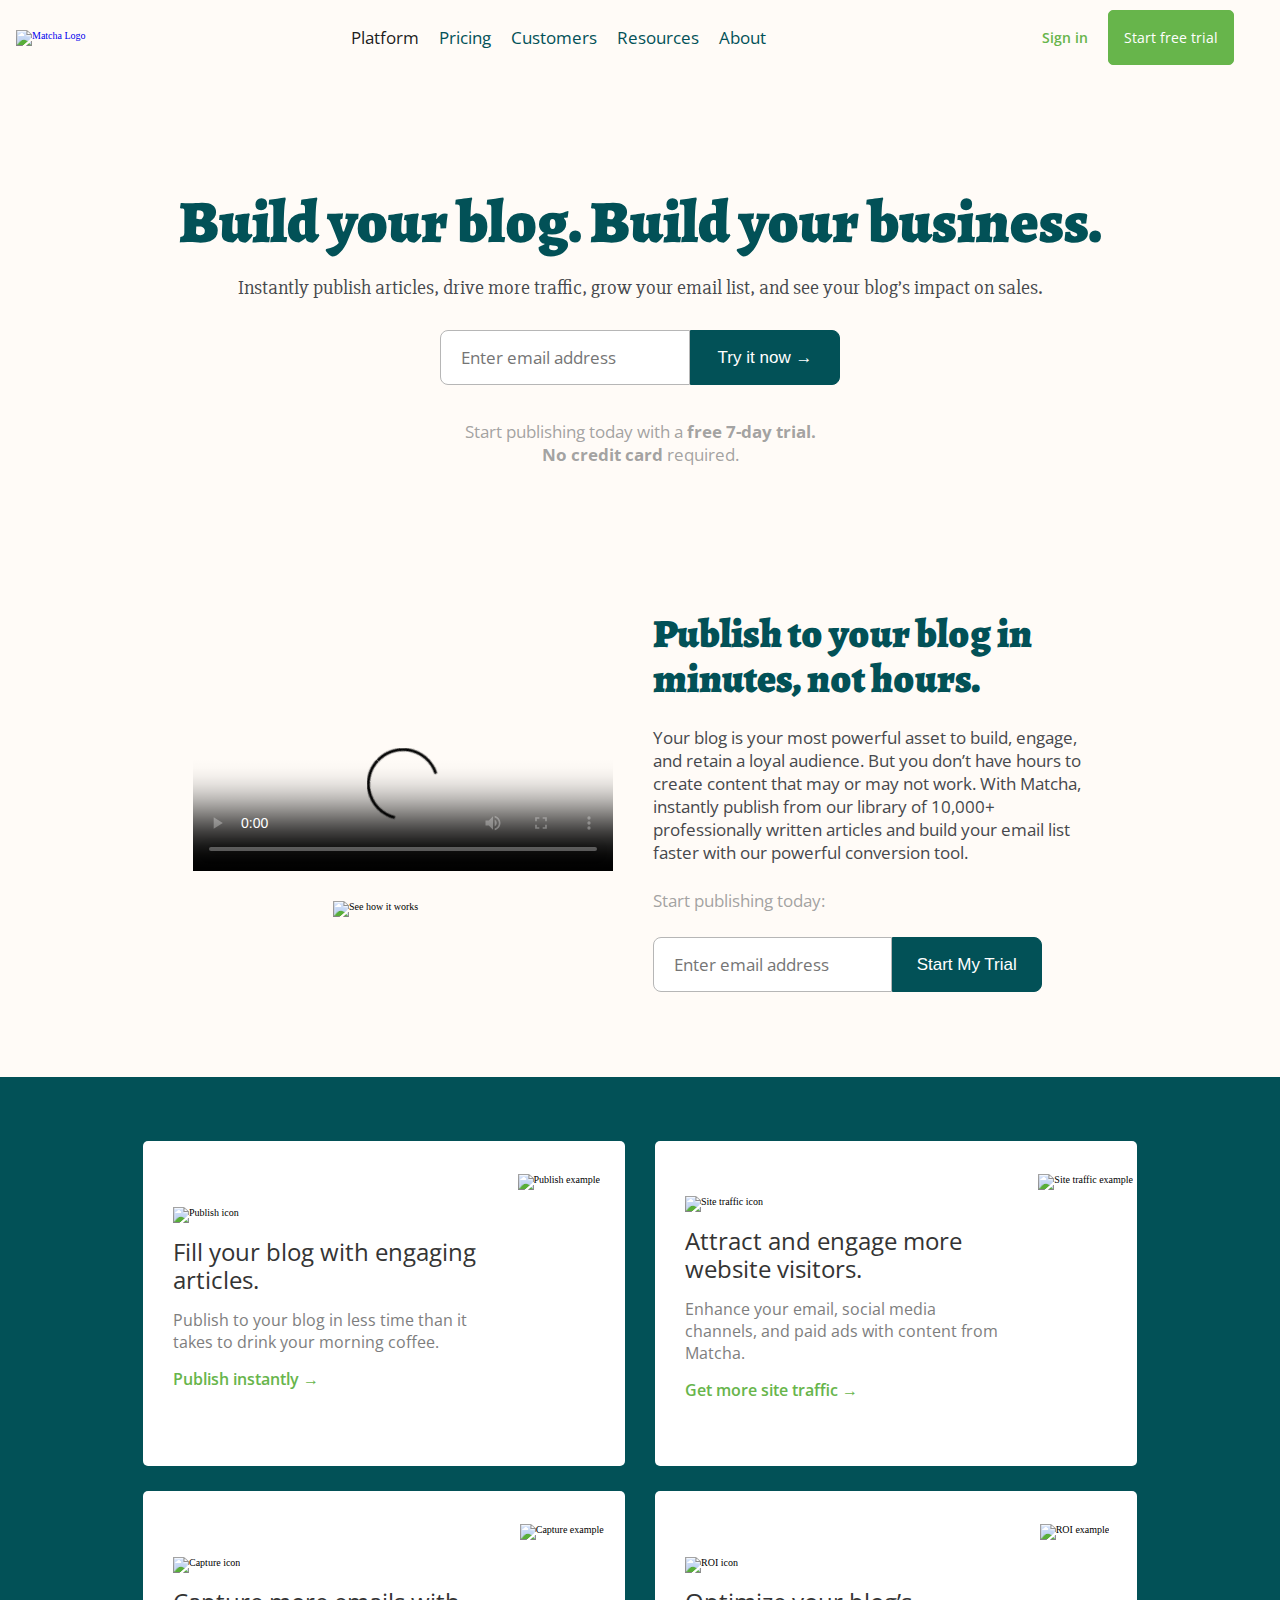
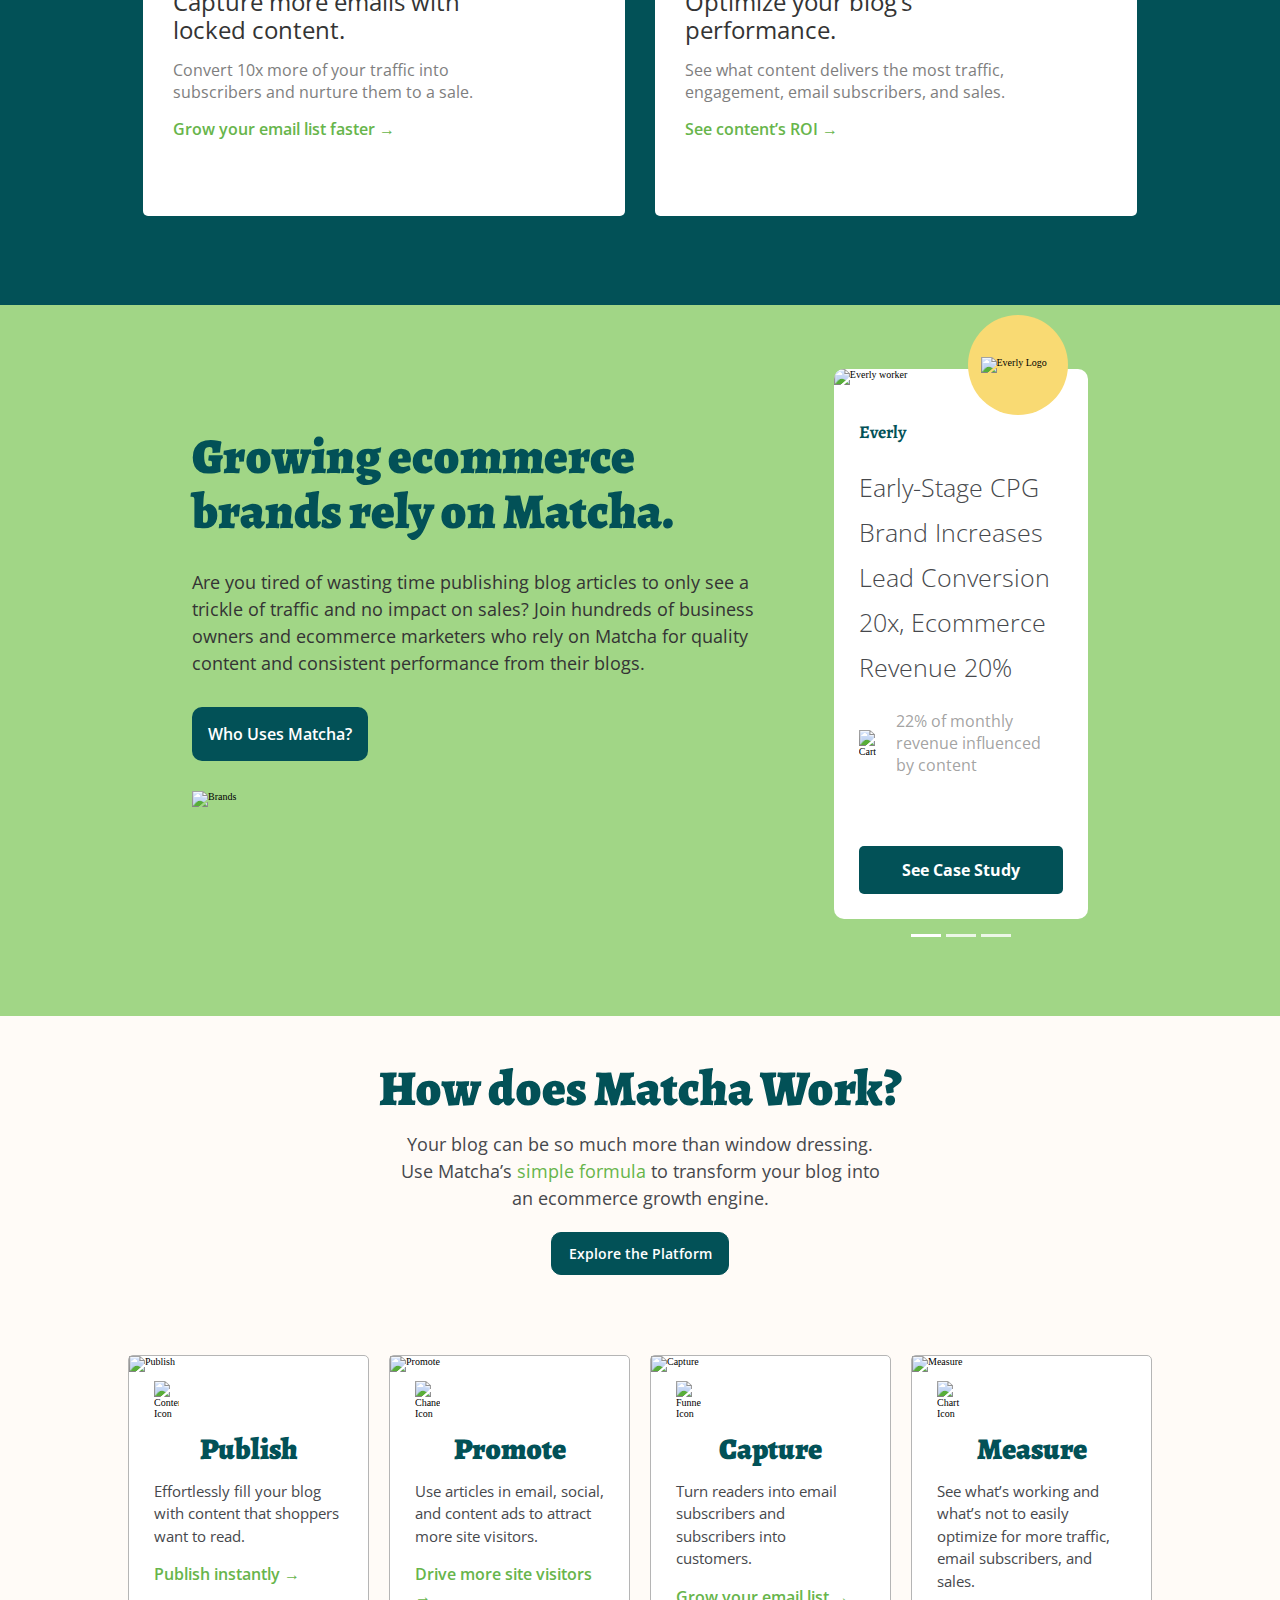
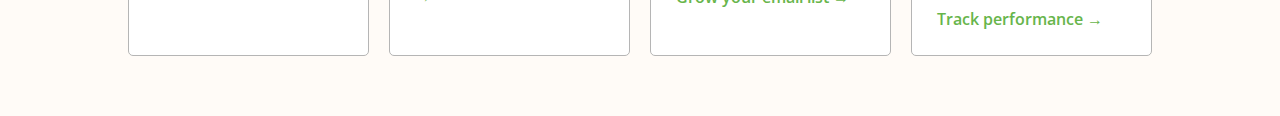
==== index.html @ 56fb4000 "User scalable no" ====
<!DOCTYPE html>
<html lang="en">

<head>
  <meta charset="UTF-8">
  <meta http-equiv="X-UA-Compatible" content="IE=edge">
  <meta name="viewport" content="width=device-width, initial-scale=1.0, user-scalable=no">
  <title>Matcha</title>

  <!-- BOOTSTRAP -->
  <link href="https://cdn.jsdelivr.net/npm/bootstrap@5.1.0/dist/css/bootstrap.min.css" rel="stylesheet"
    integrity="sha384-KyZXEAg3QhqLMpG8r+8fhAXLRk2vvoC2f3B09zVXn8CA5QIVfZOJ3BCsw2P0p/We" crossorigin="anonymous">

  <!-- FONTS -->
  <link rel="preconnect" href="https://fonts.googleapis.com">
  <link rel="preconnect" href="https://fonts.gstatic.com" crossorigin>
  <link
    href="https://fonts.googleapis.com/css2?family=Alegreya:wght@400;500;600;700;800;900&family=Slabo+27px&family=Open+Sans:wght@400;600;700&display=swap"
    rel="stylesheet">

  <!-- CSS -->
  <link rel="stylesheet" href="./assets/css/style.css">

  <!-- MEDIA QUERIES -->
  <link rel="stylesheet" href="./assets/css/tablet.css" media="screen and (min-width: 700px)">
  <link rel="stylesheet" href="./assets/css/desktop.css" media="screen and (min-width: 990px)">

  <!-- FAVICON -->
  <link rel="shortcut icon" href="https://getmatcha.com/wp-content/uploads/2018/10/favicon.png" type="image/x-icon">

  <!-- SCRIPTS -->
  <script src="./assets/js/app.js" defer></script>

</head>

<body>

  <!-- NAVBAR -->
  <header>
    <nav class="navbar fixed-top">
      <a href="/" class="navbar__brand">
        <img src="https://getmatcha.com/wp-content/themes/getmatcha/img/footer_logo.svg" alt="Matcha Logo"
          class="navbar__brand--logo">
      </a>
      <button class="navbar__toggler" id="navbar-toggle">
        <span class="navbar__toggler--icon"></span>
      </button>
      <div class="navbar__elements">
        <ul class="navbar__links">
          <li class="navbar__link-container">
            <a href="/" class="navbar__link active__page">
              Platform
            </a>
          </li>
          <li class="navbar__link-container">
            <a href="#" class="navbar__link">
              Pricing
            </a>
          </li>
          <li class="navbar__link-container">
            <a href="#" class="navbar__link">
              Customers
            </a>
          </li>
          <li class="navbar__link-container">
            <a href="#" class="navbar__link">
              Resources
            </a>
          </li>
          <li class="navbar__link-container">
            <a href="#" class="navbar__link">
              About
            </a>
          </li>
        </ul>
        <div class="navbar__buttons">
          <button class="navbar__button navbar__button--signin">Sign in</button>
          <button class="navbar__button navbar__button--freetrial">Start free trial</button>
        </div>
      </div>
    </nav>
  </header>


  <!-- MAIN  -->
  <main>
    <h1 class="main__header">Build your blog. Build your business.</h1>
    <h4 class="main__description">Instantly publish articles, drive more traffic, grow your email list, and see your
      blog’s impact on sales.</h4>
    <form action="" class="form__signup--main">
      <input type="email" placeholder="Enter email address" class="input--signup" required>
      <button type="submit">Try it now &rarr;</button>
    </form>
    <p class="main__caption">Start publishing today with a <strong>free 7-day trial.</strong><br>
      <strong>No credit card</strong> required.
    </p>
    <picture class="banner">
      <img src="https://getmatcha.com/wp-content/themes/getmatcha/img/capterra.png" alt="">
    </picture>
    <picture class="image__intro">
      <img src="https://getmatcha.com/wp-content/uploads/2019/09/intro_group_image.png" alt="">
    </picture>
  </main>
  <section class="promo">
    <article class="promo__video">
      <video controls
        poster="https://cdn.videvo.net/videvo_files/video/premium/video0036/thumbnails/computer_code00_small.jpg">
        <source type="video/webm"
          src="https://cdn.videvo.net/videvo_files/video/premium/video0036/small_watermarked/computer_code00_preview.webm">
        <source type="video/mp4"
          src="https://cdn.videvo.net/videvo_files/video/premium/video0036/small_watermarked/computer_code00_preview.mp4">
      </video>
      <picture>
        <img src="https://getmatcha.com/wp-content/themes/getmatcha/img/see_how_it_works.png" alt="See how it works">
      </picture>
    </article>
    <article class="promo__description">
      <h3 class="promo__description__title">Publish to your blog in minutes, not hours.</h3>
      <p class="promo__description__text">Your blog is your most powerful asset to build, engage, and retain a loyal
        audience. But you don’t have hours to create content that may or may not work. With Matcha, instantly publish
        from our library of 10,000+ professionally written articles and build your email list faster with our powerful
        conversion tool.
      </p>
      <span>Start publishing today:</span>
      <form action="" class="promo__description__form form__signup--main">
        <input type="email" placeholder="Enter email address" class="input--signup" required>
        <button type="submit">Start My Trial</button>
      </form>
    </article>
  </section>

  <!-- FEATURES -->
  <section class="features">
    <article class="features__card">
      <div class="feature__content">
        <figure class="feature__icon">
          <img src="https://getmatcha.com/wp-content/themes/getmatcha/img/icon_publish.png" alt="Publish icon">
        </figure>
        <h3 class="feature__header">Fill your blog with engaging articles.</h3>
        <p class="feature__description">Publish to your blog in less time than it takes to drink your morning coffee.
        </p>
        <a href="/" class="feature__link">Publish instantly &rarr;</a>
      </div>
      <div class="feature__image">
        <picture>
          <img src="https://getmatcha.com/wp-content/themes/getmatcha/img/image_publish.png" alt="Publish example">
        </picture>
      </div>
    </article>
    <article class="features__card">
      <div class="feature__content">
        <figure class="feature__icon">
          <img src="https://getmatcha.com/wp-content/themes/getmatcha/img/icon_site_traffic.png"
            alt="Site traffic icon">
        </figure>
        <h3 class="feature__header">Attract and engage more website visitors.</h3>
        <p class="feature__description">Enhance your email, social media channels, and paid ads with content from
          Matcha.</p>
        <a href="/" class="feature__link">Get more site traffic &rarr;</a>
      </div>
      <div class="feature__image">
        <picture>
          <img src="https://getmatcha.com/wp-content/themes/getmatcha/img/image_site_traffic.png"
            alt="Site traffic example">
        </picture>
      </div>
    </article>
    <article class="features__card">
      <div class="feature__content">
        <figure class="feature__icon">
          <img src="https://getmatcha.com/wp-content/themes/getmatcha/img/icon_capture.png" alt="Capture icon">
        </figure>
        <h3 class="feature__header">Capture more emails with locked content.</h3>
        <p class="feature__description">Convert 10x more of your traffic into subscribers and nurture them to a sale.
        </p>
        <a href="/" class="feature__link">Grow your email list faster &rarr;</a>
      </div>
      <div class="feature__image">
        <picture>
          <img src="https://getmatcha.com/wp-content/themes/getmatcha/img/image_capture.png" alt="Capture example">
        </picture>
      </div>
    </article>
    <article class="features__card">
      <div class="feature__content">
        <figure class="feature__icon">
          <img src="https://getmatcha.com/wp-content/themes/getmatcha/img/icon_roi.png" alt="ROI icon">
        </figure>
        <h3 class="feature__header">Optimize your blog’s performance.</h3>
        <p class="feature__description">See what content delivers the most traffic, engagement, email subscribers, and
          sales.</p>
        <a href="/" class="feature__link">See content’s ROI &rarr;</a>
      </div>
      <div class="feature__image">
        <picture>
          <img src="https://getmatcha.com/wp-content/themes/getmatcha/img/image_roi.png" alt="ROI example">
        </picture>
      </div>
    </article>
  </section>

  <!-- TESTIMONIALS -->
  <section class="testimonials">
    <article class="testimonials__overview">
      <h2 class="testimonials__title">Growing ecommerce brands rely on Matcha.</h2>
      <p class="testimonials__description">Are you tired of wasting time publishing blog articles to only see a trickle
        of traffic and no impact on sales? Join
        hundreds of business owners and ecommerce marketers who rely on Matcha for quality content and consistent
        performance
        from their blogs.</p>
      <span class="testimonials__question">Who Uses Matcha?</span>
      <picture class="testimonials__brands">
        <img src="https://getmatcha.com/wp-content/uploads/2019/09/brands_group.png" alt="Brands">
      </picture>
    </article>
    <!-- CAROUSEL -->
    <article class="testimonials__carousel">
      <div class="carousel__container">
        <a href="" class="carousel__control--preview"></a>
        <div class="carousel__inner">
          <div class="carousel__item">
            <div class="carousel__card">
              <div class="carousel__media">
                <picture class="carousel__media--person">
                  <img src="https://getmatcha.com/wp-content/uploads/2019/05/profile-headshot-square.png"
                    alt="Everly worker">
                </picture>
                <picture class="carousel__media--company">
                  <img src="https://getmatcha.com/wp-content/uploads/2019/05/everly_logo_blue_v3_x60@2x.png"
                    alt="Everly Logo">
                </picture>
              </div>
              <div class="carousel__body">
                <h3 class="carousel__body__company">Everly</h3>
                <h4 class="carousel__body__header">Early-Stage CPG Brand Increases Lead Conversion 20x, Ecommerce
                  Revenue 20%
                </h4>
                <div class="carousel__body__results">
                  <img src="https://getmatcha.com/wp-content/themes/getmatcha/img/icon_cart.png" alt="Cart">
                  <p>22% of monthly revenue influenced by content</p>
                </div>
              </div>
              <div class="carousel__footer">
                <a href="/">See Case Study</a>
              </div>
            </div>
          </div>
        </div>
        <a href="" class="carousel__control--next"></a>
        <ol class="carousel__indicators">
          <li class="active"></li>
          <li></li>
          <li></li>
        </ol>
      </div>
    </article>
  </section>

  <!-- FUNCIONTALITIES -->
  <section class="functionalities">
    <div class="functionalities__intro">
      <h2 class="functionalities__title">How does Matcha Work?</h2>
      <p class="functionalities__description">
        Your blog can be so much more than window dressing. Use Matcha’s
        <a href="/">
          simple formula
        </a>
        to transform your blog into an ecommerce growth engine.
      </p>
      <a href="/">Explore the Platform</a>
    </div>
    <section class="functionalities__cards">
      <article class="functionalities__card">
        <div class="functionalities__card__img">
          <img src="https://getmatcha.com/wp-content/themes/getmatcha/img/icon_content.png" alt="Content Icon"
            class="card__img--icon">
          <img src="https://getmatcha.com/wp-content/themes/getmatcha/img/ill-publish.png" alt="Publish"
            class="card__img--background">
        </div>
        <div class="functionalities__card__body">
          <h3>Publish</h3>
          <p>Effortlessly fill your blog with content that shoppers want to read.</p>
          <a href="/">Publish instantly &rarr;</a>
        </div>
      </article>
      <article class="functionalities__card">
        <div class="functionalities__card__img">
          <img src="https://getmatcha.com/wp-content/themes/getmatcha/img/icon_channels.png" alt="Chanels Icon"
            class="card__img--icon">
          <img src="https://getmatcha.com/wp-content/themes/getmatcha/img/ill-promote.png" alt="Promote"
            class="card__img--background">
        </div>
        <div class="functionalities__card__body">
          <h3>Promote</h3>
          <p>Use articles in email, social, and content ads to attract more site visitors.</p>
          <a href="/">Drive more site visitors &rarr;</a>
        </div>
      </article>
      <article class="functionalities__card">
        <div class="functionalities__card__img">
          <img src="https://getmatcha.com/wp-content/themes/getmatcha/img/icon_funnel.png" alt="Funnel Icon"
            class="card__img--icon">
          <img src="https://getmatcha.com/wp-content/themes/getmatcha/img/ill-capture.png" alt="Capture"
            class="card__img--background">
        </div>
        <div class="functionalities__card__body">
          <h3>Capture</h3>
          <p>Turn readers into email subscribers and subscribers into customers.</p>
          <a href="/">Grow your email list &rarr;</a>
        </div>
      </article>
      <article class="functionalities__card">
        <div class="functionalities__card__img">
          <img src="https://getmatcha.com/wp-content/themes/getmatcha/img/icon_chart.png" alt="Chart Icon"
            class="card__img--icon">
          <img src="https://getmatcha.com/wp-content/themes/getmatcha/img/ill-measure.png" alt="Measure"
            class="card__img--background">
        </div>
        <div class="functionalities__card__body">
          <h3>Measure</h3>
          <p>See what’s working and what’s not to easily optimize for more traffic, email subscribers, and sales.</p>
          <a href="/">Track performance &rarr;</a>
        </div>
      </article>
    </section>
  </section>

  <!-- BOOTSTRAP SCRIPT -->
  <script src="https://cdn.jsdelivr.net/npm/bootstrap@5.1.0/dist/js/bootstrap.bundle.min.js"
    integrity="sha384-U1DAWAznBHeqEIlVSCgzq+c9gqGAJn5c/t99JyeKa9xxaYpSvHU5awsuZVVFIhvj"
    crossorigin="anonymous"></script>
</body>

</html>
---- assets/css/style.css ----
*,
*::before,
*::after {
  padding: 0;
  margin: 0;
  box-sizing: border-box;
}

:root {
  --font-color-headers: #025157;
  --font-color-headers-light: #343434;
  --font-color-paragraph: #46484c;
  --font-color-light: #fff;
  --font-color-dark: #000000e6;
  --background-color-body: #fffbf7;
  --extra-color: #67b54b;
  --main-font: "Alegreya", serif;
  --secondary-font: "Slabo 27px", serif;
  --text-font: "Open Sans", sans-serif;
  --border-radius-measure: 8px;
}

html {
  font-size: 62.5%;
}

body {
  background-color: var(--background-color-body);
}

button,
a {
  cursor: pointer;
  text-decoration: none;
  outline: none;
}

ul {
  list-style: none;
}

h1,
h2,
h3,
h4,
h5,
h6 {
  font-family: var(--main-font);
  color: var(--font-color-headers);
}
p {
  font-family: var(--text-font);
}

*:focus-visible {
  box-shadow: 0 0 0 2px var(--font-color-dark);
  border-radius: 2px;
}

/* NAVIGATION MOBILE */
header nav {
  width: 100%;
  min-height: 65px;
  display: flex;
  flex-wrap: wrap;
  justify-content: space-between;
  align-items: center;
  position: relative;
  padding: 0.8rem 1.6rem;
  background-color: var(--background-color-body);
}

.fixed-top {
  position: fixed;
  left: 0;
  right: 0;
  top: 0;
  z-index: 999;
}

.navbar__toggler {
  width: 56px;
  height: 40px;
  display: flex;
  justify-content: center;
  align-items: center;
  background: none;
  border: 1px solid var(--font-color-headers);
  border-radius: 4px;
  padding: 0.8rem;
}

.navbar__toggler .navbar__toggler--icon {
  width: 100%;
  height: 100%;
  background-image: url("../icon/toggler.svg");
  background-position: center;
  background-repeat: no-repeat;
  background-size: contain;
}

.navbar__toggler:hover {
  box-shadow: 0 0 0 2px #e59700;
  border-color: #e59700;
  transition: ease 0.3s;
}
.navbar__elements {
  position: absolute;
  left: 0;
  right: 0;
  top: 65px;
  background-color: var(--background-color-body);
  padding: 0 1.6rem;
  padding-top: 1rem;
  flex-basis: 100%;
  flex-grow: 1;
  display: none;
}

.navbar__elements.show {
  display: unset;
}

.navbar__links {
  display: flex;
  flex-direction: column;
}

.navbar__link {
  width: 100%;
  display: inline-block;
  padding: 1rem;
  font-size: 1.7rem;
  color: var(--font-color-headers);
  font-family: var(--text-font);
}

.navbar__link:hover {
  color: var(--font-color-dark);
}

.navbar__link.active__page {
  color: var(--font-color-dark);
}

.navbar__buttons {
  display: flex;
  flex-direction: row;
  padding: 1rem;
}
.navbar__buttons .navbar__button {
  height: 5.5rem;
  display: flex;
  justify-content: center;
  align-items: center;
  margin-right: 2rem;
  font-family: var(--text-font);
  font-size: 1.4rem;
}
.navbar__button--signin {
  border: none;
  background: none;
  font-weight: 600;
  color: var(--extra-color);
}
.navbar__button--freetrial {
  padding: 0 1.5rem;
  color: var(--font-color-light);
  border: 1px solid var(--extra-color);
  border-radius: 5px;
  background-color: var(--extra-color);
  transition: ease 0.3s;
}

.navbar__button--freetrial:hover {
  transform: scale(1.1);
  transition: ease 0.3s;
}

/* MAIN CONTENT */
main {
  width: 100%;
  display: flex;
  flex-direction: column;
  justify-content: center;
  align-items: center;
  padding: 15rem 2rem 1rem 2rem;
}

.main__header {
  margin-bottom: 2rem;
  color: var(--font-color-headers);
  text-align: center;
  font-family: var(--main-font);
  font-weight: 900;
  font-size: 3.2rem;
}

.main__description {
  margin-bottom: 2rem;
  color: var(--font-color-paragraph);
  text-align: center;
  font-weight: 400;
  font-size: 2rem;
  font-family: var(--secondary-font);
}

.form__signup--main {
  height: 55px;
  width: 100%;
  margin-bottom: 2rem;
  display: flex;
  justify-content: center;
  align-items: center;
}

.form__signup--main .input--signup {
  width: 55%;
  max-width: 25rem;
  height: 100%;
  padding: 6px 20px;
  border: 1px solid #b6b6b6;
  border-top-left-radius: var(--border-radius-measure);
  border-bottom-left-radius: var(--border-radius-measure);
  outline: none;
  font-family: var(--text-font);
  font-size: 1.7rem;
}

button[type="submit"] {
  height: 100%;
  width: 45%;
  max-width: 150px;
  padding: 6px 20px;
  background-color: var(--font-color-headers);
  color: var(--font-color-light);
  font-size: 1.4rem;
  border: 1px solid var(--font-color-headers);
  border-top-right-radius: var(--border-radius-measure);
  border-bottom-right-radius: var(--border-radius-measure);
  outline: none;
}
button[type="submit"]:hover {
  background-color: #03363a;
}

.main__caption {
  margin: 15px 0;
  width: 100%;
  display: inline-block;
  color: #8b8b8bcc;
  font-weight: 400;
  font-family: var(--text-font);
  font-size: 1.7rem;
  text-align: center;
}

picture {
  margin: 30px 0 10px 0;
  display: flex;
  justify-content: center;
  align-items: center;
}

picture.banner img {
  width: 100%;
  max-width: 500px;
}

picture.image__intro img {
  width: 100%;
  max-width: 900px;
}

/* PROMO SECTION */
.promo {
  display: flex;
  justify-content: center;
  align-items: flex-start;
  flex-wrap: wrap;
  flex-direction: column-reverse;
  padding: 40px 20px;
}

video {
  width: 100%;
  max-width: 42rem;
}

.promo__video {
  width: 100%;
  max-width: 420px;
  display: flex;
  justify-content: center;
  align-items: flex-start;
  flex-direction: column;
}
.promo__video img {
  width: 14rem;
}
.promo__video picture {
  width: 100%;
}

.promo__description {
  display: flex;
  justify-content: center;
  align-items: center;
  flex-direction: column;
  margin-bottom: 2.5rem;
  max-width: 600px;
}

.promo__description__title {
  width: 100%;
  margin-bottom: 2.5rem;
  font-size: 2.5rem;
  font-weight: 900;
  text-align: left;
}
.promo__description__text {
  margin-bottom: 2.5rem;
  font-size: 1.7rem;
  text-align: left;
  color: var(--font-color-paragraph);
}
.promo__description span {
  width: 100%;
  margin-bottom: 2.5rem;
  font-size: 1.7rem;
  color: #8b8b8bcc;
  font-family: var(--text-font);
  text-align: left;
  display: inline-block;
}

.promo__description__form {
  justify-content: left;
}

/* FEATURES */
.features {
  display: grid;
  grid-template-columns: 1fr;
  grid-template-rows: repeat(4, auto);
  padding: 4rem 0 2rem;
  background-color: #025157;
}
.features__card {
  margin: 0 1.5rem 2.5rem;
  background-color: white;
  border-radius: 5px;
}
.feature__content {
  padding: 3rem 3rem 4rem 3rem;
}
.feature__content .feature__icon {
  margin-bottom: 1.5rem;
}
.feature__content .feature__icon img {
  width: 5rem;
  height: 5rem;
}
.feature__content .feature__header {
  margin-bottom: 1.5rem;
  font-size: 2.4rem;
  font-family: var(--text-font);
  font-weight: 400;
  color: var(--font-color-headers-light);
  line-height: 28px;
}
.feature__content .feature__description {
  margin-bottom: 1.5rem;
  color: #7e7e7e;
  font-size: 1.6rem;
}
.feature__content .feature__link {
  color: var(--extra-color);
  font-size: 1.6rem;
  font-family: var(--text-font);
  font-weight: 600;
  display: inline-block;
  transition: ease 0.3s all;
}
.feature__content .feature__link:hover {
  transition: ease 0.3s all;
  transform: translateX(5px);
}
.features__card .feature__image {
  display: none;
}

/* TESTIMONIALS */
.testimonials {
  padding: 3rem 2rem;
  background-color: #a1d686;
}
.testimonials__title {
  margin-bottom: 2rem;
  font-size: 2.6rem;
  font-weight: 900;
  line-height: 30x;
}
.testimonials__description {
  margin-bottom: 2rem;
  font-size: 1.8rem;
  line-height: 1.5;
  color: #343434;
}
.testimonials__question {
  display: inline-block;
  background: var(--font-color-headers);
  color: white;
  font-size: 1.6rem;
  font-family: var(--text-font);
  font-weight: 600;
  padding: 1em;
  border-radius: 10px;
}
.testimonials__brands {
  justify-content: flex-start;
}
.testimonials__brands img {
  width: 100%;
  max-width: 500px;
  margin-bottom: 5rem;
}

/* CAROUSEL */
.testimonials__carousel {
  max-width: 30rem;
  margin: 0 auto;
}
.carousel__card {
  width: 100%;
  max-width: 30rem;
  background: white;
  border-radius: 10px;
}
.carousel__media {
  position: relative;
}
.carousel__media--person {
  margin: 0;
}
.carousel__media--person img {
  width: 100%;
  max-width: 30rem;
  max-height: 30rem;
  border-radius: 10px 10px 0 0;
}
.carousel__media--company {
  position: absolute;
  bottom: 0;
  margin: 0;
  width: 10rem;
  height: 10rem;
  display: flex;
  justify-content: center;
  align-items: center;
  background-color: #f9da73;
  border-radius: 50%;
  right: 2rem;
  bottom: -3rem;
}
.carousel__media--company img {
  width: 75%;
  height: auto;
}
.carousel__body {
  padding: 2.5rem;
}
.carousel__body__company {
  margin-bottom: 1rem;
  font-size: 1.8rem;
  font-weight: 700;
}
.carousel__body__header {
  margin-bottom: 2rem;
  font-size: 2.5rem;
  font-family: var(--text-font);
  font-weight: 300;
  color: var(--font-color-paragraph);
}
.carousel__body__results {
  display: flex;
  justify-content: center;
  align-items: center;
  margin-bottom: 2rem;
}
.carousel__body__results img {
  width: 2.6rem;
  margin-right: 2rem;
}
.carousel__body__results p {
  color: #8b8b8bcc;
  font-size: 1.6rem;
  font-family: var(--text-font);
}
.carousel__footer {
  padding: 2.5rem;
  display: flex;
  justify-content: center;
  align-items: center;
}
.carousel__footer a {
  padding: 0.8em 0em;
  width: 100%;
  background-color: var(--font-color-headers);
  color: var(--font-color-light);
  font-family: var(--text-font);
  font-weight: 700;
  font-size: 1.6rem;
  border-radius: 5px;
  text-align: center;
}
.carousel__footer a:hover {
  background-color: #03363a;
}
.carousel__indicators {
  display: flex;
  justify-content: center;
  align-items: center;
  gap: 5px;
  margin: 1.5rem 0;
  list-style: none;
}
.carousel__indicators li {
  width: 3rem;
  height: 0.3rem;
  background-color: var(--font-color-light);
  opacity: 0.8;
  cursor: pointer;
  transition: ease 0.6s;
}
.carousel__indicators li.active {
  opacity: 1;
}

/* FUNCTIONALITIES */
.functionalities {
  padding: 3rem 2rem;
  background-color: var(--background-color-body);
}
.functionalities .functionalities__intro {
  display: flex;
  flex-direction: column;
  justify-content: center;
  align-items: center;
  margin-bottom: 5rem;
  margin-top: 2rem;
}
.functionalities__intro .functionalities__title {
  margin-bottom: 2rem;
  font-size: 3rem;
  font-weight: 900;
  text-align: center;
}
.functionalities__intro .functionalities__description {
  margin-bottom: 2rem;
  text-align: center;
  font-size: 1.8rem;
  font-weight: 400;
  color: var(--font-color-paragraph);
  line-height: 1.5;
}
.functionalities__intro p a {
  color: var(--extra-color);
}
.functionalities__intro > a {
  text-align: center;
  padding: 0.8em 1.2em;
  background: var(--font-color-headers);
  color: var(--font-color-light);
  font-family: var(--text-font);
  font-size: 1.4rem;
  margin-bottom: 3rem;
  font-weight: 600;
  border-radius: 10px;
  border: 1px solid var(--font-color-headers);
}
.functionalities__intro > a:hover {
  background-color: #03363a;
}
/* FUNCTIONALITIES CARD */
.functionalities__card {
  display: flex;
  flex-direction: row-reverse;
  margin-bottom: 3.5rem;
  max-width: 50rem;
  position: relative;
  background: white;
  border: 1px solid #b5b5b5;
  border-radius: 5px;
}
.functionalities__card:nth-child(2n) {
  margin-right: 0;
  margin-left: auto;
}
.functionalities__card .functionalities__card__body {
  padding: 2.5rem;
}
.functionalities__card__body h3 {
  font-size: 3rem;
  font-weight: 900;
  margin: 3rem 0 0.8rem 0;
}
.functionalities__card__body p {
  color: var(--font-color-paragraph);
  font-size: 1.5rem;
  line-height: 1.5;
  margin-bottom: 1.6rem;
}
.functionalities__card__body a {
  display: inline-block;
  color: var(--extra-color);
  font-size: 1.6rem;
  font-family: var(--text-font);
  font-weight: 600;
  transition: ease 0.3s all;
}
.functionalities__card__body a:hover {
  transition: ease 0.3s all;
  transform: translateX(5px);
}
.functionalities__card__img {
  display: flex;
  justify-content: center;
  align-items: center;
}
.functionalities__card__img .card__img--icon {
  position: absolute;
  left: 2.5rem;
  top: 2.5rem;
  width: 2.5rem;
}
.functionalities__card__img .card__img--background {
  width: 100%;
}

@media (min-width: 650px) {
  /* FEATURES */
  .features {
    grid-template-columns: repeat(2, 1fr);
    grid-template-rows: repeat(2, auto);
    padding: 4rem 1.5rem 2rem;
  }
}
---- assets/css/tablet.css ----
/* MAIN CONTENT */
.main__header {
  font-size: 4.6rem;
}

/* PROMO SECTION */
.promo {
  margin: 0 50px;
}

/* TESTIMONIALS */
.testimonials {
  display: flex;
  gap: 30px;
  padding: 5rem 6rem;
}
.testimonials__overview {
  width: 80%;
  padding-right: 3rem;
}
.testimonials__title {
  font-size: 5rem;
  line-height: 55px;
  margin-bottom: 3rem;
}
.testimonials__description {
  margin-bottom: 3rem;
}

/* FUNCTIONALITIES */
.functionalities__intro .functionalities__title {
  font-size: 5rem;
}
.functionalities__intro .functionalities__description {
  max-width: 50rem;
}
.functionalities__cards {
  display: grid;
  grid-template: repeat(2, auto) / repeat(2, 1fr);
  gap: 2rem;
}
.functionalities__card {
  margin-bottom: 0rem;
}

/* PROMO SECTION */
@media (min-width: 900px) {
  .promo {
    flex-wrap: nowrap;
    flex-direction: row;
    max-width: 1200px;
    margin: 0 80px;
    gap: 40px;
    align-items: center;
  }

  .promo article.promo__video {
    width: 65%;
  }
  .promo article.promo__description {
    width: 35%;
  }
}
---- assets/css/desktop.css ----
/* GENERAL CONFIG */
h1,
h2,
h3,
h4,
h5,
h6 {
  line-height: 45px;
}

header nav,
main,
.promo,
.functionalities__intro,
.functionalities__cards {
  max-width: 1280px;
  margin: 0 auto;
}

/* HEADER */
header {
  min-height: 78px;
  width: 100%;
  position: fixed;
  background-color: var(--background-color-body);
  z-index: 999;
}

/* NAVIGATION TOGGLER */
.navbar__toggler {
  display: none;
}

/* NAVIGATION DESKTOP */
header nav {
  padding-top: 0;
  padding-bottom: 0;
}
.navbar__elements {
  padding: 0;
  flex-basis: unset;
  display: flex;
  flex-direction: row;
  justify-content: space-evenly;
  align-items: center;
  position: relative;
  top: unset;
}
.navbar__links {
  flex-direction: row;
  margin: 0 auto;
}

/* MAIN CONTENT */
main {
  padding-top: 20rem;
}
.main__header {
  font-size: 6rem;
}

button[type="submit"] {
  font-size: 1.7rem;
}

/* PROMO SECTION */
.promo__description__title {
  font-size: 4rem;
}

/* FEATURES */
.features {
  grid-template-columns: repeat(2, auto);
  grid-template-rows: repeat(2, 350px);
  padding: 5% 10%;
  justify-content: center;
}
.features__card {
  display: flex;
  justify-content: center;
  align-items: center;
  position: relative;
  overflow: hidden;
  max-width: 60rem;
}

.features__card .feature__image picture {
  display: block;
}
.features__card .feature__image picture,
.features__card .feature__image picture img {
  height: 100%;
  margin-top: 0;
}

/* TESTIMONIALS */
.testimonials {
  display: flex;
  gap: 30px;
  padding: 5% 15%;
  justify-content: center;
}
.testimonials__overview {
  margin-top: 6rem;
  max-width: 80rem;
}
.testimonials__carousel {
  margin: 0;
}
/* FUNCTIONALITIES */
.functionalities {
  padding: 3rem 10% 6rem 10%;
}

.functionalities__cards {
  display: grid;
  grid-template: auto / repeat(4, 1fr);
  gap: 2rem;
}
.functionalities__card {
  flex-direction: column;
}
.functionalities__card__body h3 {
  text-align: center;
}

@media (min-width: 1100px) {
  .features__card .feature__image {
    width: 40%;
    height: 80%;
    display: unset;
    position: relative;
  }
}
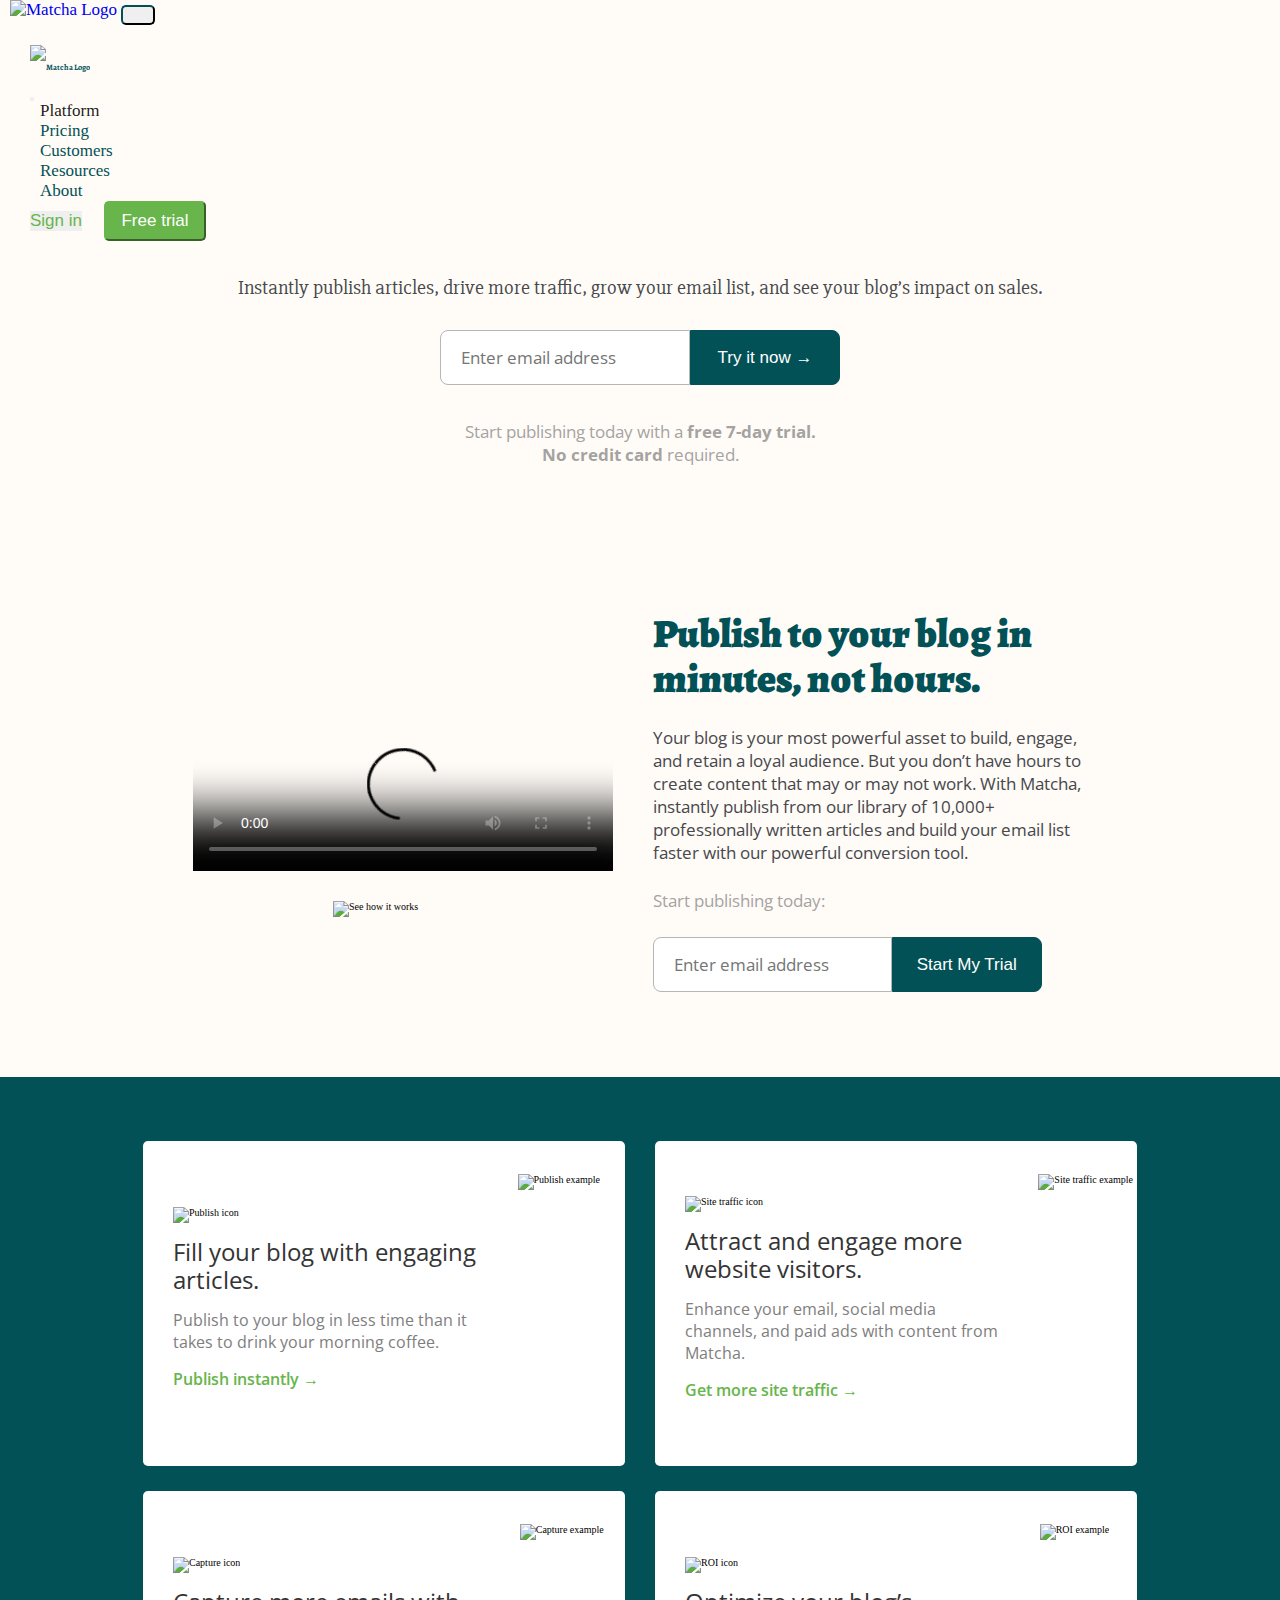
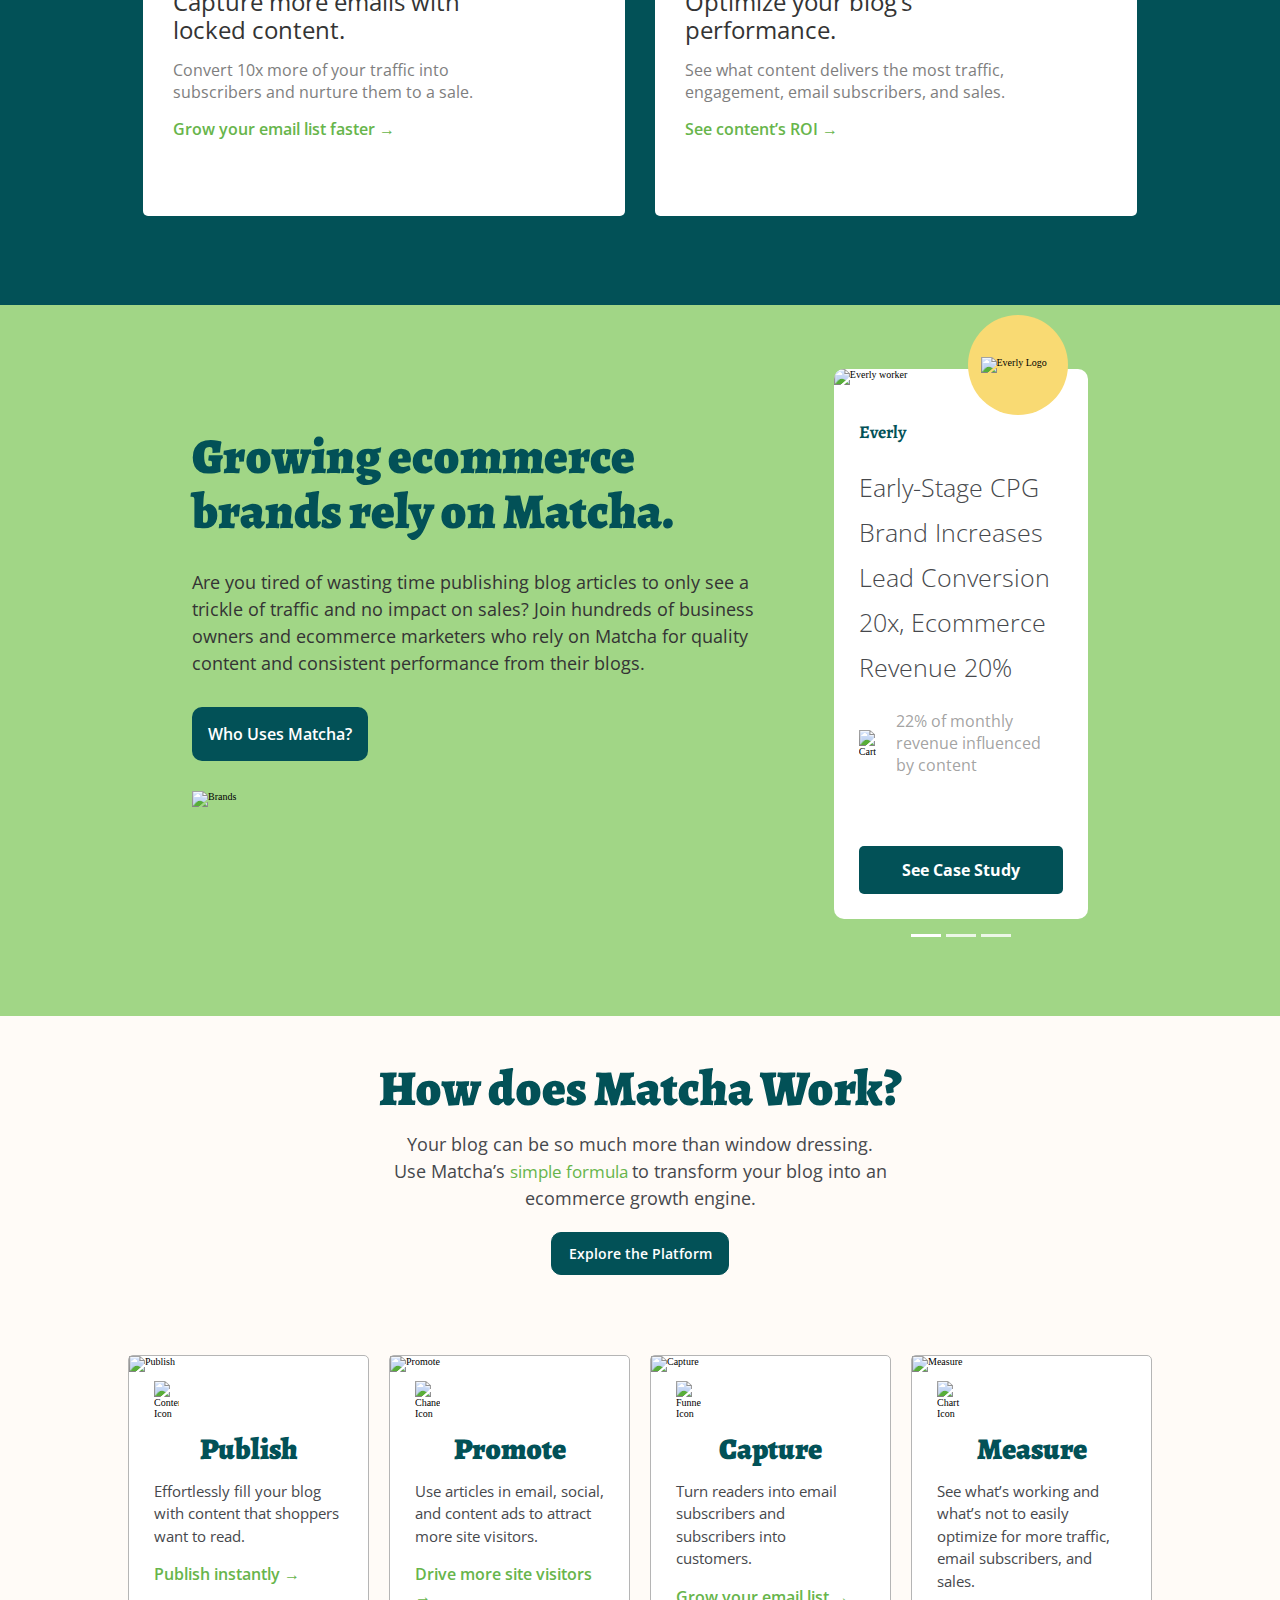
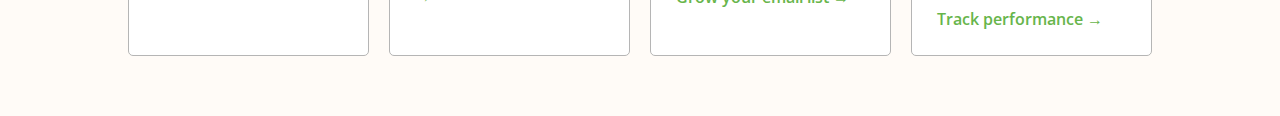
==== commit ecb7bb6f: "Navbar changed to bootstrap" ====
--- a/index.html
+++ b/index.html
@@ -29,7 +29,7 @@
   <link rel="shortcut icon" href="https://getmatcha.com/wp-content/uploads/2018/10/favicon.png" type="image/x-icon">
 
   <!-- SCRIPTS -->
-  <script src="./assets/js/app.js" defer></script>
+  <script src="./assets/js/bootstrap.js" defer></script>
 
 </head>
 
@@ -37,7 +37,7 @@
 
   <!-- NAVBAR -->
   <header>
-    <nav class="navbar fixed-top">
+    <!-- <nav class="navbar-custom fixed-top">
       <a href="/" class="navbar__brand">
         <img src="https://getmatcha.com/wp-content/themes/getmatcha/img/footer_logo.svg" alt="Matcha Logo"
           class="navbar__brand--logo">
@@ -78,7 +78,52 @@
           <button class="navbar__button navbar__button--freetrial">Start free trial</button>
         </div>
       </div>
+    </nav> -->
+    <nav class="navbar fixed-top navbar-expand-lg">
+      <div class="container-fluid">
+        <a class="navbar-brand" href="/">
+          <img src="https://getmatcha.com/wp-content/themes/getmatcha/img/footer_logo.svg" alt="Matcha Logo"
+            class="navbar__brand--logo">
+        </a>
+        <button class="navbar-toggler" type="button" data-bs-toggle="offcanvas" data-bs-target="#offcanvasNavbar"
+          aria-controls="offcanvasNavbar">
+          <span class="navbar-toggler-icon"></span>
+        </button>
+        <div class="offcanvas offcanvas-end" tabindex="-1" id="offcanvasNavbar" aria-labelledby="offcanvasNavbarLabel">
+          <div class="offcanvas-header">
+            <h5 class="offcanvas-title" id="offcanvasNavbarLabel">
+              <img src="https://getmatcha.com/wp-content/themes/getmatcha/img/footer_logo.svg" alt="Matcha Logo"
+                class="navbar__brand--logo">
+            </h5>
+            <button type="button" class="btn-close text-reset" data-bs-dismiss="offcanvas" aria-label="Close"></button>
+          </div>
+          <div class="offcanvas-body">
+            <ul class="navbar-nav justify-content-center align-items-center flex-grow-1 pe-3">
+              <li class="nav-item">
+                <a class="nav-link active" aria-current="page" href="/">Platform</a>
+              </li>
+              <li class="nav-item">
+                <a class="nav-link" href="#">Pricing</a>
+              </li>
+              <li class="nav-item">
+                <a class="nav-link" href="#">Customers</a>
+              </li>
+              <li class="nav-item">
+                <a class="nav-link" href="#">Resources</a>
+              </li>
+              <li class="nav-item">
+                <a class="nav-link" href="#">About</a>
+              </li>
+            </ul>
+            <form class="d-flex">
+              <button class="btn btn-outline-success" type="submit">Sign in</button>
+              <button class="btn btn-outline-success" type="submit">Free trial</button>
+            </form>
+          </div>
+        </div>
+      </div>
     </nav>
+
   </header>
 
 
--- a/assets/css/style.css
+++ b/assets/css/style.css
@@ -33,6 +33,7 @@
   cursor: pointer;
   text-decoration: none;
   outline: none;
+  font-size: 1.7rem;
 }
 
 ul {
@@ -58,7 +59,7 @@
 }
 
 /* NAVIGATION MOBILE */
-header nav {
+header nav.navbar-custom {
   width: 100%;
   min-height: 65px;
   display: flex;
@@ -177,6 +178,51 @@
   transition: ease 0.3s;
 }
 
+/* NAVIGATION BOOTSTRAP */
+nav.navbar {
+  min-height: 65px;
+  padding: 0.5rem 1rem;
+  background-color: var(--background-color-body);
+}
+.offcanvas {
+  padding: 2rem;
+}
+.offcanvas-body .nav-item .nav-link,
+.offcanvas-body form button {
+  font-size: 1.7rem;
+  color: var(--font-color-headers);
+}
+.offcanvas-body .nav-item .nav-link.active {
+  color: #000000e6;
+}
+.nav-item {
+  margin-bottom: 0.8rem;
+}
+.offcanvas-body form button:first-child {
+  padding: 0;
+  margin-right: 2rem;
+  border: none;
+  color: var(--extra-color);
+}
+.offcanvas-body form button:last-child {
+  padding: 0.8rem 1.5rem;
+  color: var(--font-color-light);
+  background-color: var(--extra-color);
+  border-color: var(--extra-color);
+  border-radius: 5px;
+}
+.navbar-toggler {
+  padding: 0.8rem 1.5rem;
+  border-color: var(--font-color-headers);
+  border-radius: 5px;
+}
+.navbar-toggler-icon {
+  background-image: url("../icon/toggler.svg");
+  background-position: center;
+  background-repeat: no-repeat;
+  background-size: contain;
+}
+
 /* MAIN CONTENT */
 main {
   width: 100%;
@@ -227,7 +273,7 @@
   font-size: 1.7rem;
 }
 
-button[type="submit"] {
+.form__signup--main button[type="submit"] {
   height: 100%;
   width: 45%;
   max-width: 150px;
@@ -240,7 +286,7 @@
   border-bottom-right-radius: var(--border-radius-measure);
   outline: none;
 }
-button[type="submit"]:hover {
+.form__signup--main button[type="submit"]:hover {
   background-color: #03363a;
 }
 
--- a/assets/css/desktop.css
+++ b/assets/css/desktop.css
@@ -8,7 +8,7 @@
   line-height: 45px;
 }
 
-header nav,
+header nav.navbar-custom,
 main,
 .promo,
 .functionalities__intro,
@@ -32,7 +32,7 @@
 }
 
 /* NAVIGATION DESKTOP */
-header nav {
+header nav.navbar {
   padding-top: 0;
   padding-bottom: 0;
 }
@@ -51,6 +51,15 @@
   margin: 0 auto;
 }
 
+/* NAVIGATION BOOTSTRAP */
+.nav-item {
+  margin-bottom: 0rem;
+  margin: 0 1rem;
+}
+.offcanvas-body .nav-item .nav-link.active {
+  color: #000000e6;
+}
+
 /* MAIN CONTENT */
 main {
   padding-top: 20rem;
@@ -59,7 +68,7 @@
   font-size: 6rem;
 }
 
-button[type="submit"] {
+.form__signup--main button[type="submit"] {
   font-size: 1.7rem;
 }
 
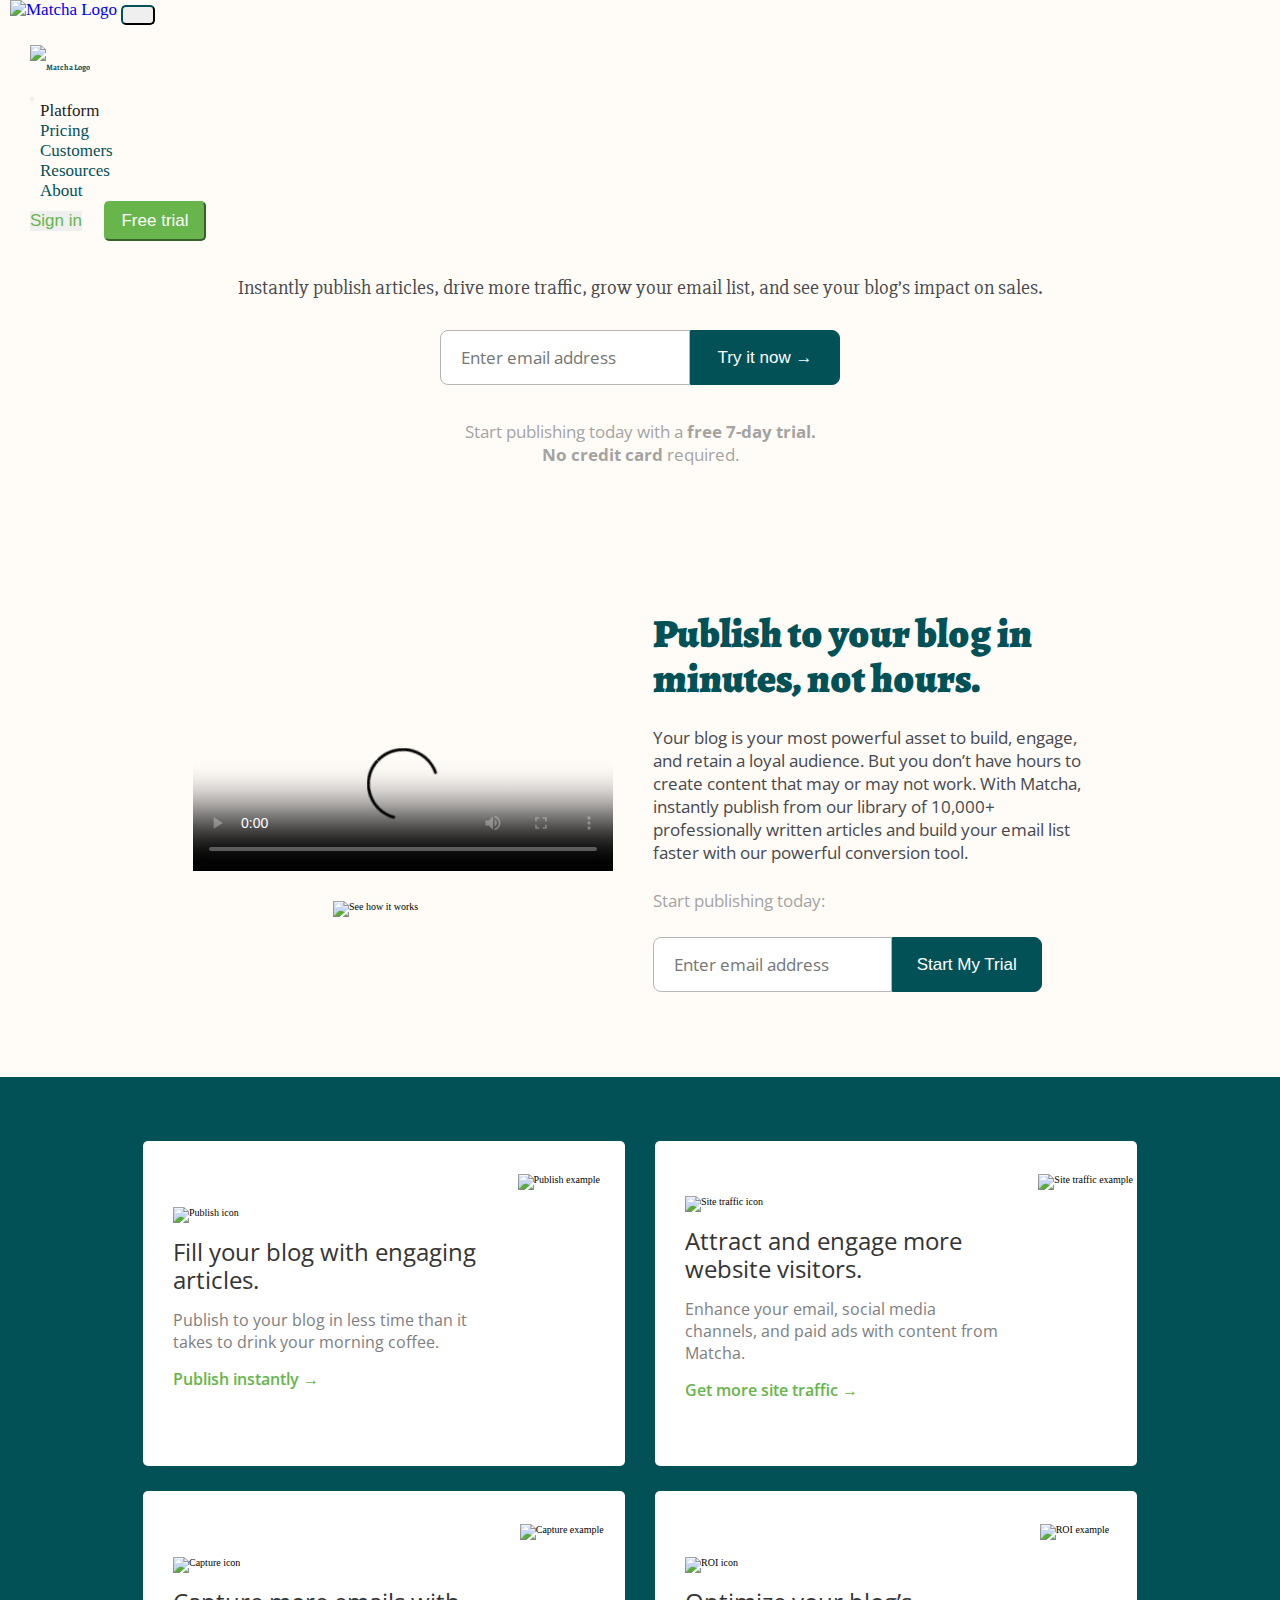
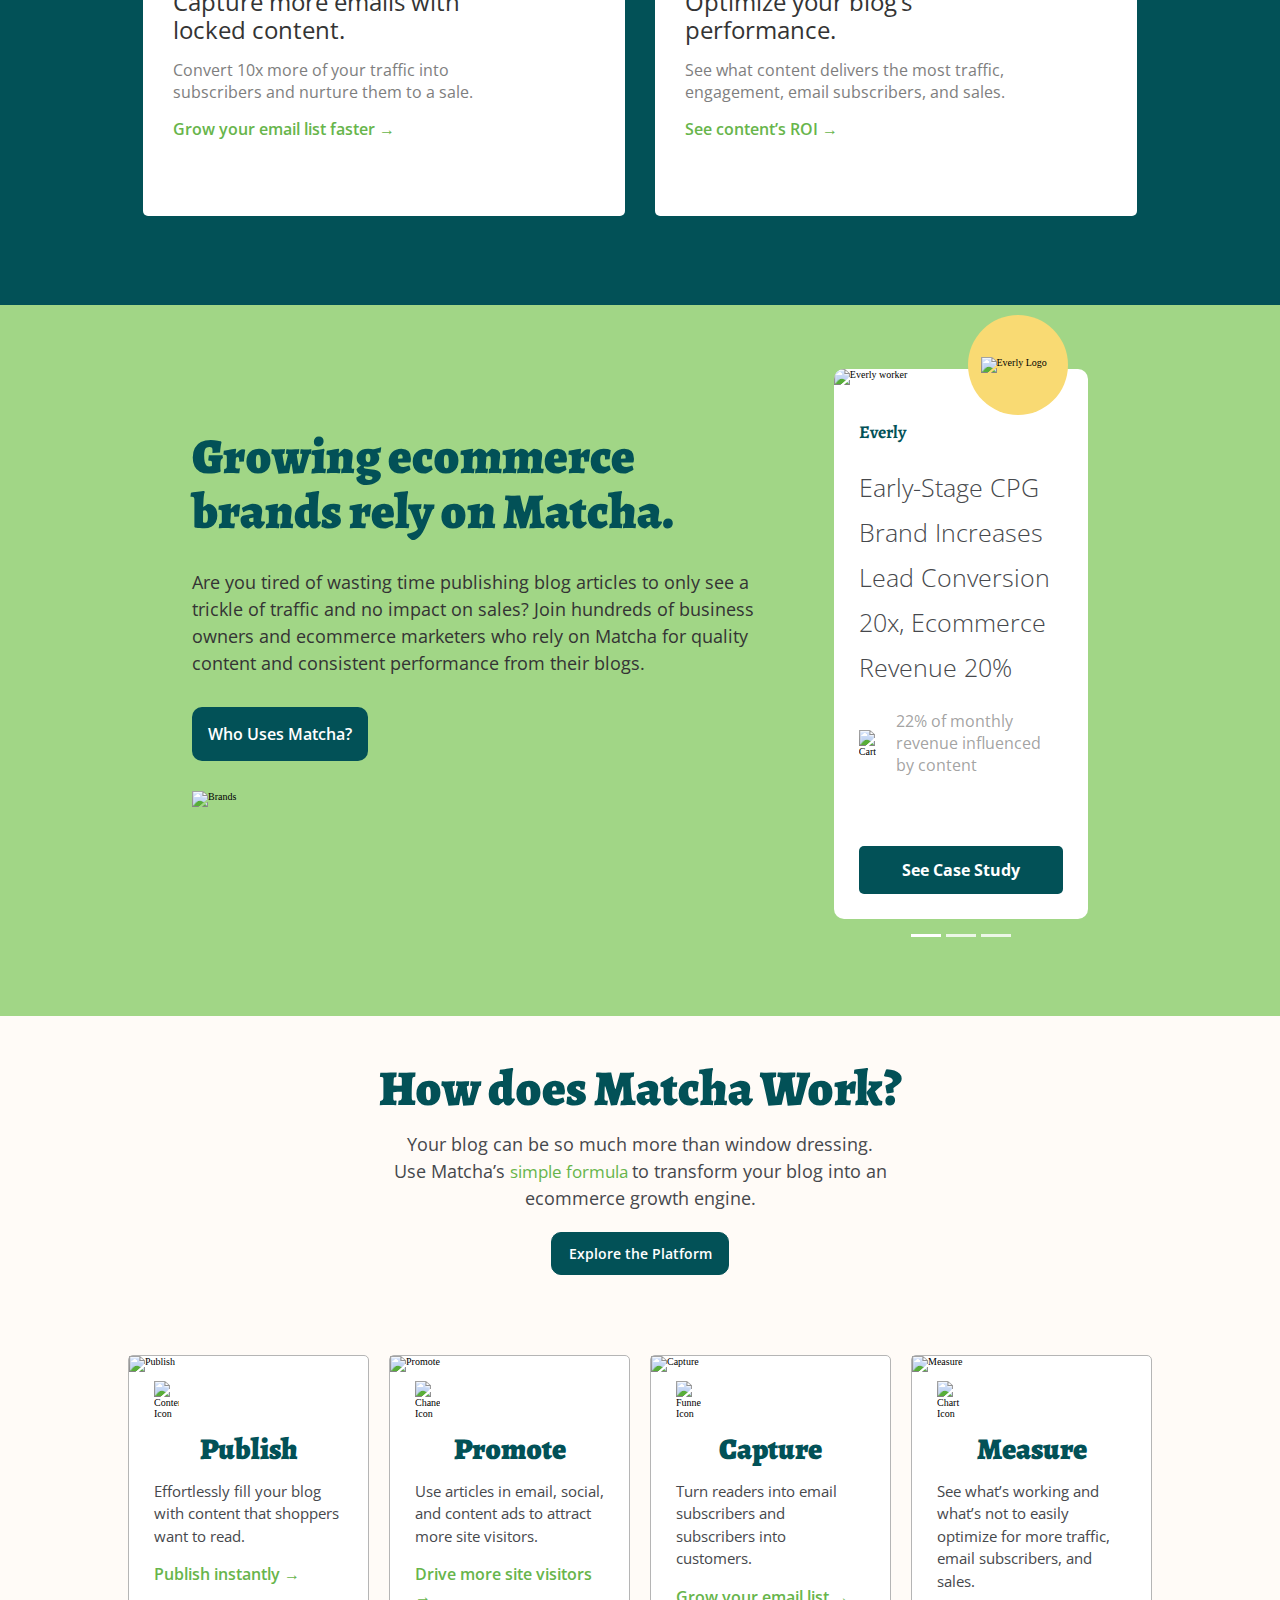
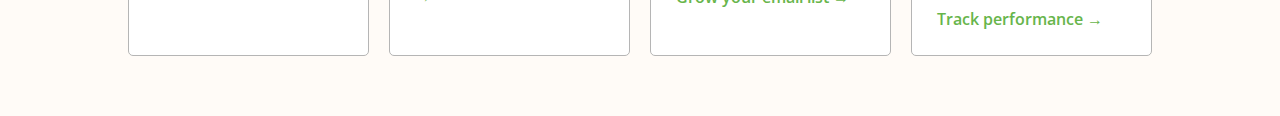
==== commit 5157ead5: "Delete all custom js files" ====
--- a/index.html
+++ b/index.html
@@ -27,9 +27,6 @@
 
   <!-- FAVICON -->
   <link rel="shortcut icon" href="https://getmatcha.com/wp-content/uploads/2018/10/favicon.png" type="image/x-icon">
-
-  <!-- SCRIPTS -->
-  <script src="./assets/js/bootstrap.js" defer></script>
 
 </head>
 
@@ -98,7 +95,7 @@
             <button type="button" class="btn-close text-reset" data-bs-dismiss="offcanvas" aria-label="Close"></button>
           </div>
           <div class="offcanvas-body">
-            <ul class="navbar-nav justify-content-center align-items-center flex-grow-1 pe-3">
+            <ul class="navbar-nav justify-content-center align-items-lg-center flex-grow-1 pe-3">
               <li class="nav-item">
                 <a class="nav-link active" aria-current="page" href="/">Platform</a>
               </li>
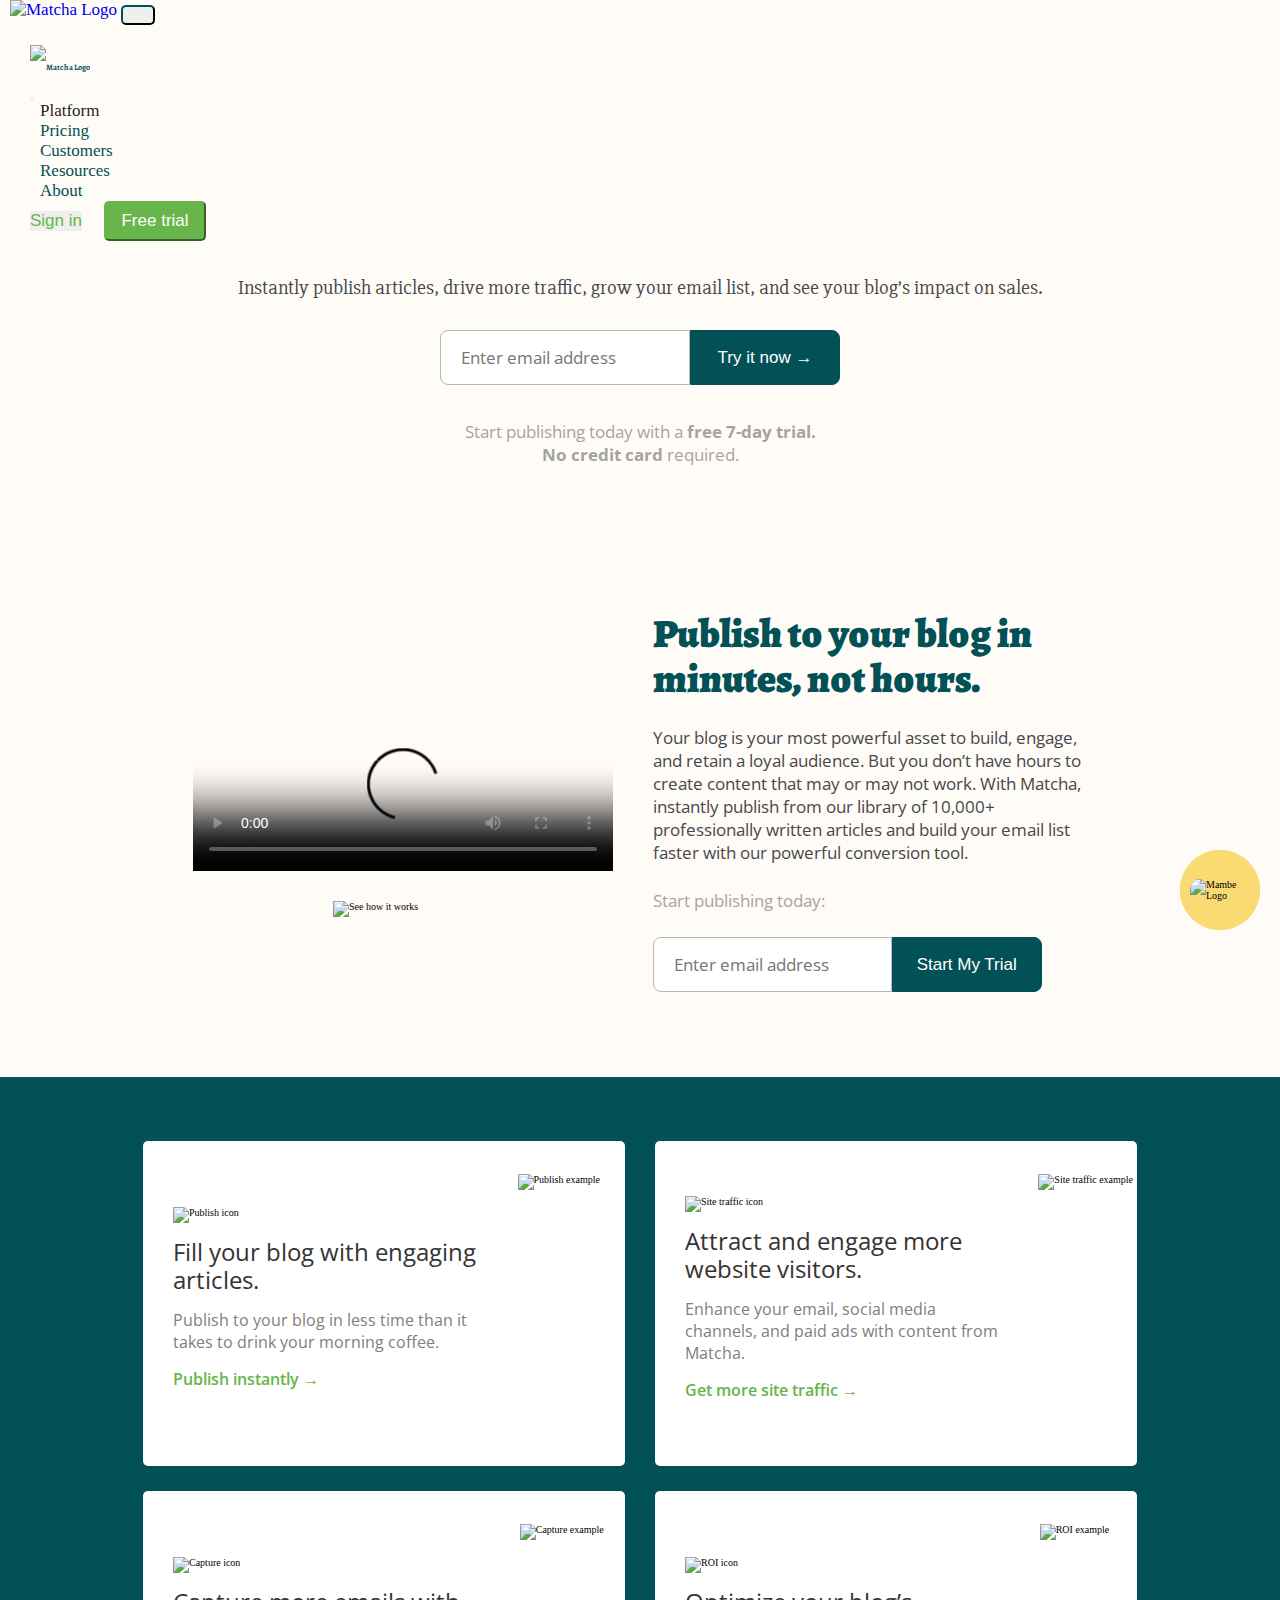
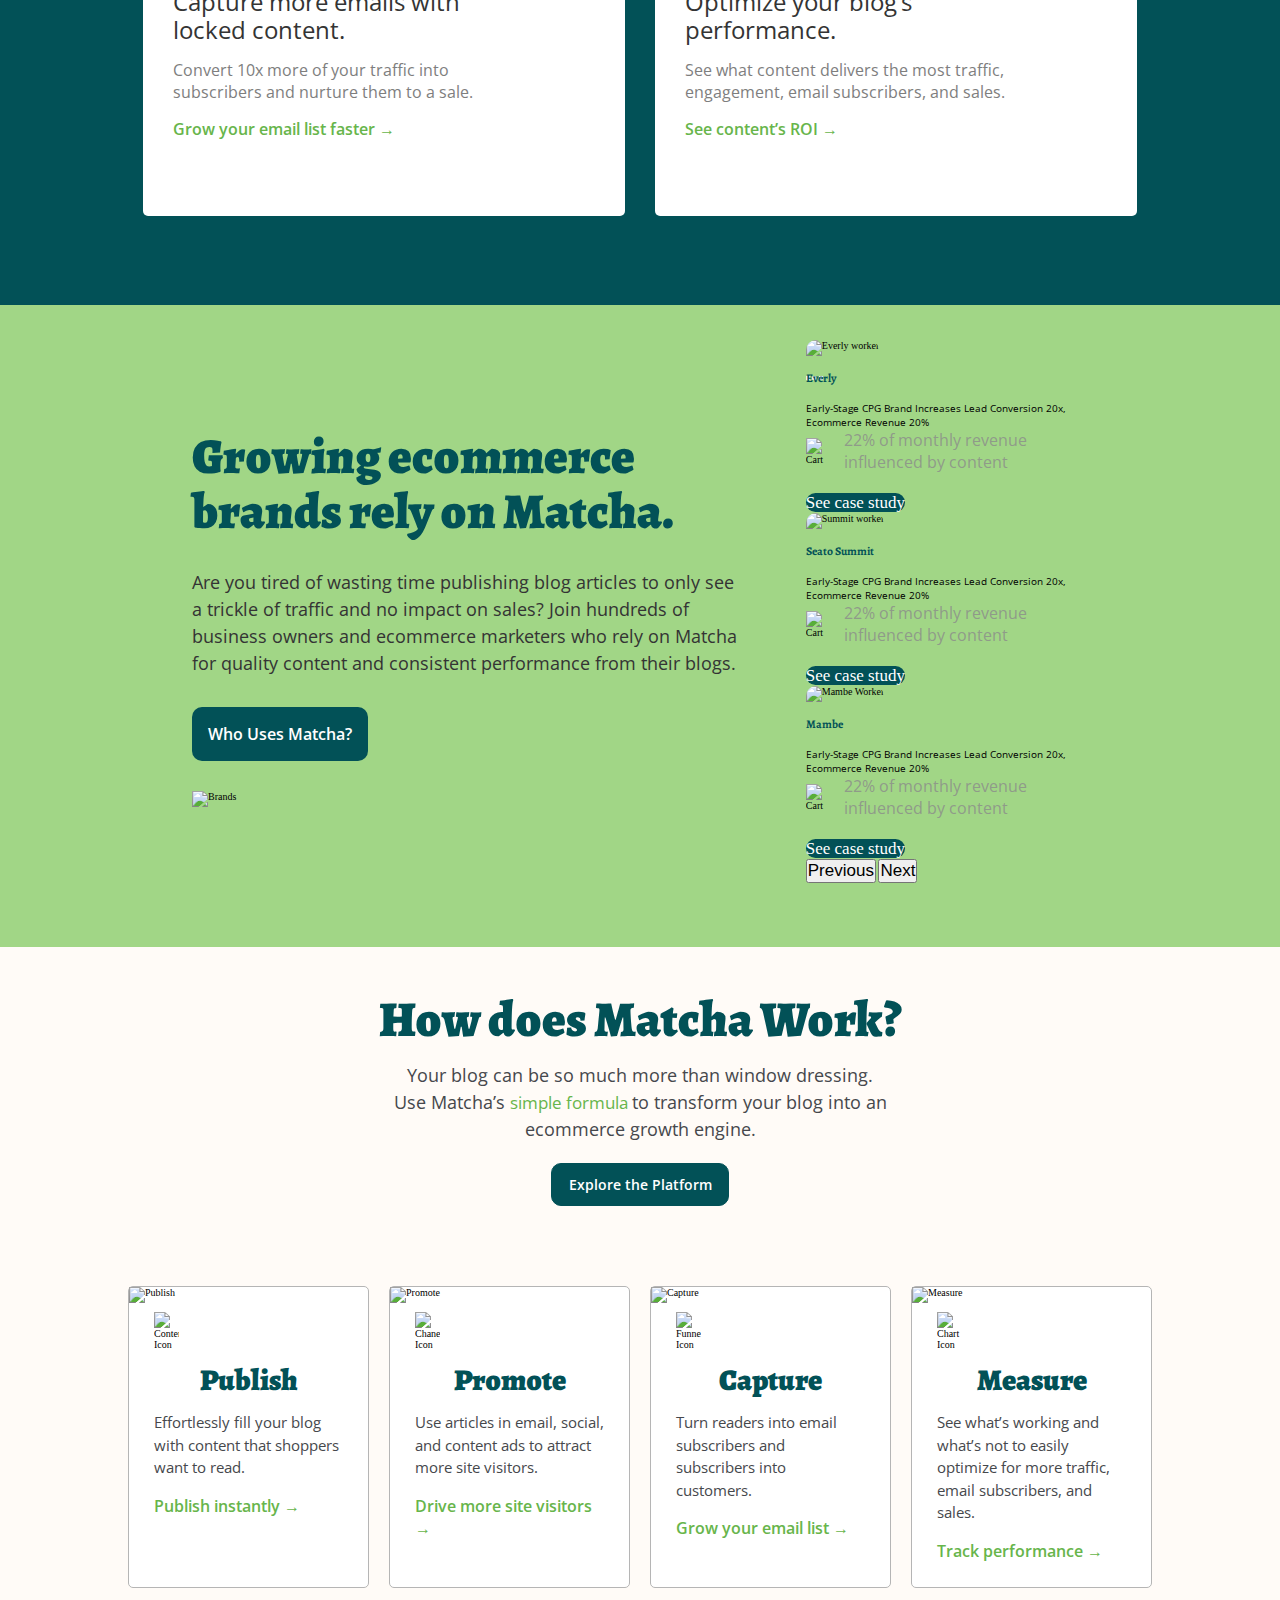
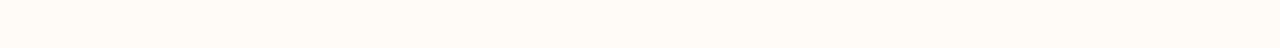
==== commit e26a0758: "Carousel Bootstrap added" ====
--- a/index.html
+++ b/index.html
@@ -256,7 +256,7 @@
       </picture>
     </article>
     <!-- CAROUSEL -->
-    <article class="testimonials__carousel">
+    <!-- <article class="testimonials__carousel">
       <div class="carousel__container">
         <a href="" class="carousel__control--preview"></a>
         <div class="carousel__inner">
@@ -294,6 +294,109 @@
           <li></li>
           <li></li>
         </ol>
+      </div>
+    </article> -->
+    <article class="col-md-6 d-flex flex-column mb-5">
+      <div id="carouselExampleIndicators" class="carousel slide carousel-fade position-relative"
+        data-bs-ride="carousel">
+        <div class="carousel-indicators position-absolute left-0 right-0 bottom-0 ">
+          <button type="button" data-bs-target="#carouselExampleIndicators" data-bs-slide-to="0" class="active"
+            aria-current="true" aria-label="Slide 1"></button>
+          <button type="button" data-bs-target="#carouselExampleIndicators" data-bs-slide-to="1"
+            aria-label="Slide 2"></button>
+          <button type="button" data-bs-target="#carouselExampleIndicators" data-bs-slide-to="2"
+            aria-label="Slide 3"></button>
+        </div>
+        <div class="carousel-inner">
+          <div class="carousel-item active d-flex justify-content-center">
+            <div class="card">
+              <div class="card-media position-relative">
+                <img src="https://getmatcha.com/wp-content/uploads/2019/05/profile-headshot-square.png"
+                  class="card-img-top" alt="Everly worker">
+                <picture
+                  class="carousel__media--company d-flex justify-content-center align-items-center rounded-circle m-0 position-absolute">
+                  <img src="https://getmatcha.com/wp-content/uploads/2019/05/everly_logo_blue_v3_x60@2x.png"
+                    alt="Everly Logo" class="w-75">
+                </picture>
+              </div>
+              <div class="card-body mt-5 p-4">
+                <h3 class="card-title fs-1">Everly</h3>
+                <p class="card-text fs-2">Early-Stage CPG Brand Increases Lead Conversion 20x, Ecommerce
+                  Revenue 20%
+                </p>
+                <div class="carousel__body__results">
+                  <img src="https://getmatcha.com/wp-content/themes/getmatcha/img/icon_cart.png" alt="Cart">
+                  <p>22% of monthly revenue influenced by content</p>
+                </div>
+              </div>
+              <div class="card-footer d-flex justify-content-center align-items-center bg-transparent border-0 mb-3">
+                <a href="#" class="btn p-4 fs-3">See case study</a>
+              </div>
+            </div>
+          </div>
+          <div class="carousel-item d-flex justify-content-center">
+            <div class="card">
+              <div class="card-media position-relative">
+                <img src="https://getmatcha.com/wp-content/uploads/2019/08/0.jpg" class="card-img-top"
+                  alt="Summit worker">
+                <picture
+                  class="carousel__media--company d-flex justify-content-center align-items-center rounded-circle m-0 position-absolute">
+                  <img src="https://getmatcha.com/wp-content/uploads/2019/08/SeatoSummitLogo.png"
+                    alt="Seato Summit Logo" class="w-75">
+                </picture>
+              </div>
+              <div class="card-body mt-5 p-4">
+                <h3 class="card-title fs-1">Seato Summit</h3>
+                <p class="card-text fs-2">Early-Stage CPG Brand Increases Lead Conversion 20x, Ecommerce
+                  Revenue 20%
+                </p>
+                <div class="carousel__body__results">
+                  <img src="https://getmatcha.com/wp-content/themes/getmatcha/img/icon_cart.png" alt="Cart">
+                  <p>22% of monthly revenue influenced by content</p>
+                </div>
+              </div>
+              <div class="card-footer d-flex justify-content-center align-items-center bg-transparent border-0 mb-3">
+                <a href="#" class="btn p-4 fs-3">See case study</a>
+              </div>
+            </div>
+          </div>
+          <div class="carousel-item d-flex justify-content-center">
+            <div class="card">
+              <div class="card-media position-relative">
+                <img src="https://getmatcha.com/wp-content/uploads/2019/06/matt-and-margaret_headshot.png"
+                  class="card-img-top" alt="Mambe Worker">
+                <picture
+                  class="carousel__media--company d-flex justify-content-center align-items-center rounded-circle m-0 position-absolute">
+                  <img src="https://getmatcha.com/wp-content/uploads/2019/06/mambe-logo-1.png" alt="Mambe Logo"
+                    class="w-75">
+                </picture>
+              </div>
+              <div class="card-body mt-5 p-4">
+                <h3 class="card-title fs-1">Mambe</h3>
+                <p class="card-text fs-2">Early-Stage CPG Brand Increases Lead Conversion 20x, Ecommerce
+                  Revenue 20%
+                </p>
+                <div class="carousel__body__results">
+                  <img src="https://getmatcha.com/wp-content/themes/getmatcha/img/icon_cart.png" alt="Cart">
+                  <p>22% of monthly revenue influenced by content</p>
+                </div>
+              </div>
+              <div class="card-footer d-flex justify-content-center align-items-center bg-transparent border-0 mb-3">
+                <a href="#" class="btn p-4 fs-3">See case study</a>
+              </div>
+            </div>
+          </div>
+        </div>
+        <button class="carousel-control-prev" type="button" data-bs-target="#carouselExampleIndicators"
+          data-bs-slide="prev">
+          <span class="carousel-control-prev-icon" aria-hidden="true"></span>
+          <span class="visually-hidden">Previous</span>
+        </button>
+        <button class="carousel-control-next" type="button" data-bs-target="#carouselExampleIndicators"
+          data-bs-slide="next">
+          <span class="carousel-control-next-icon" aria-hidden="true"></span>
+          <span class="visually-hidden">Next</span>
+        </button>
       </div>
     </article>
   </section>
--- a/assets/css/style.css
+++ b/assets/css/style.css
@@ -583,6 +583,35 @@
   opacity: 1;
 }
 
+/* CAROUSEL BOOTSTRAP */
+.carousel-item .card {
+  width: 100%;
+  max-width: 35rem;
+  border-radius: 1rem;
+}
+.carousel-indicators {
+  margin-bottom: -40px;
+}
+.card .card-media img {
+  border-radius: 1rem 1rem 0 0;
+}
+.carousel__media--company {
+  width: 8rem;
+  height: 8rem;
+  background-color: #f9da73;
+  right: 2rem;
+  bottom: -3rem;
+}
+.carousel__media--company img {
+  width: 75%;
+  height: auto;
+}
+.card-footer a {
+  background-color: var(--font-color-headers);
+  color: white;
+  border-radius: 1rem;
+}
+
 /* FUNCTIONALITIES */
 .functionalities {
   padding: 3rem 2rem;
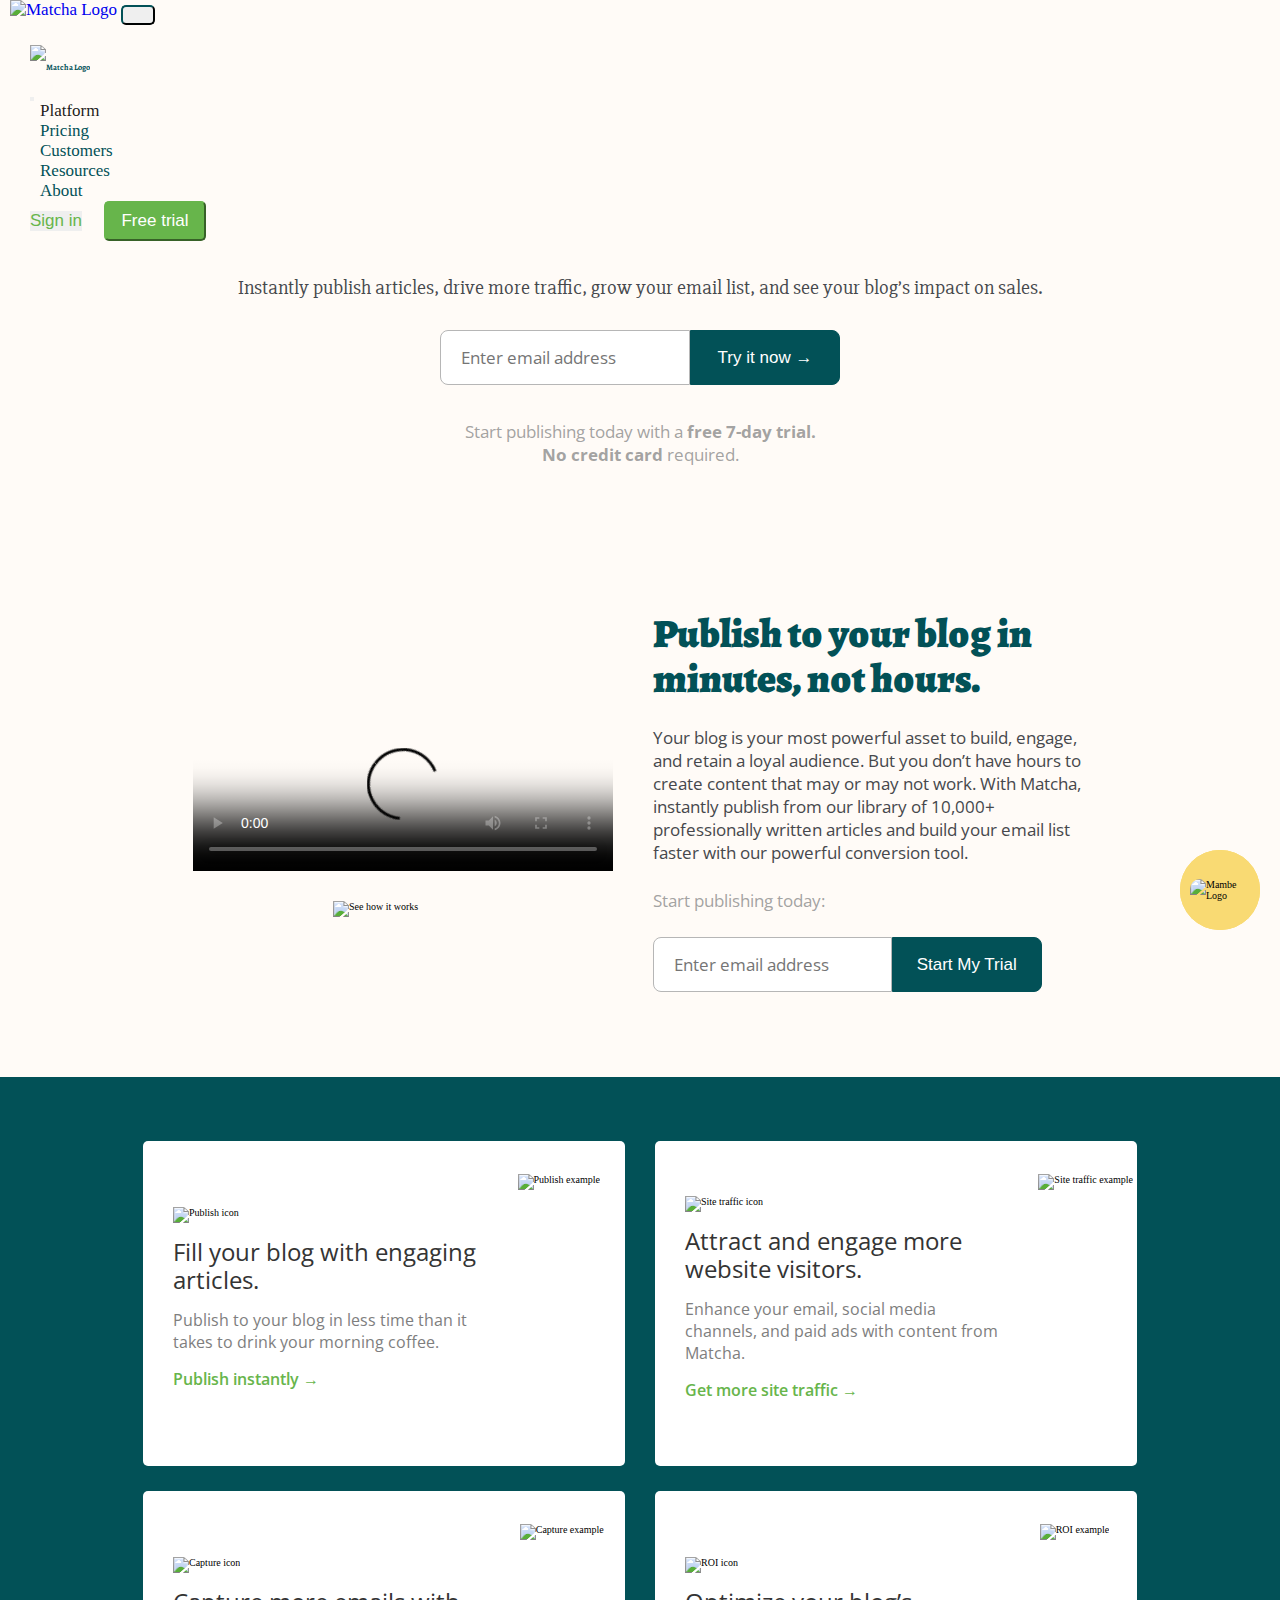
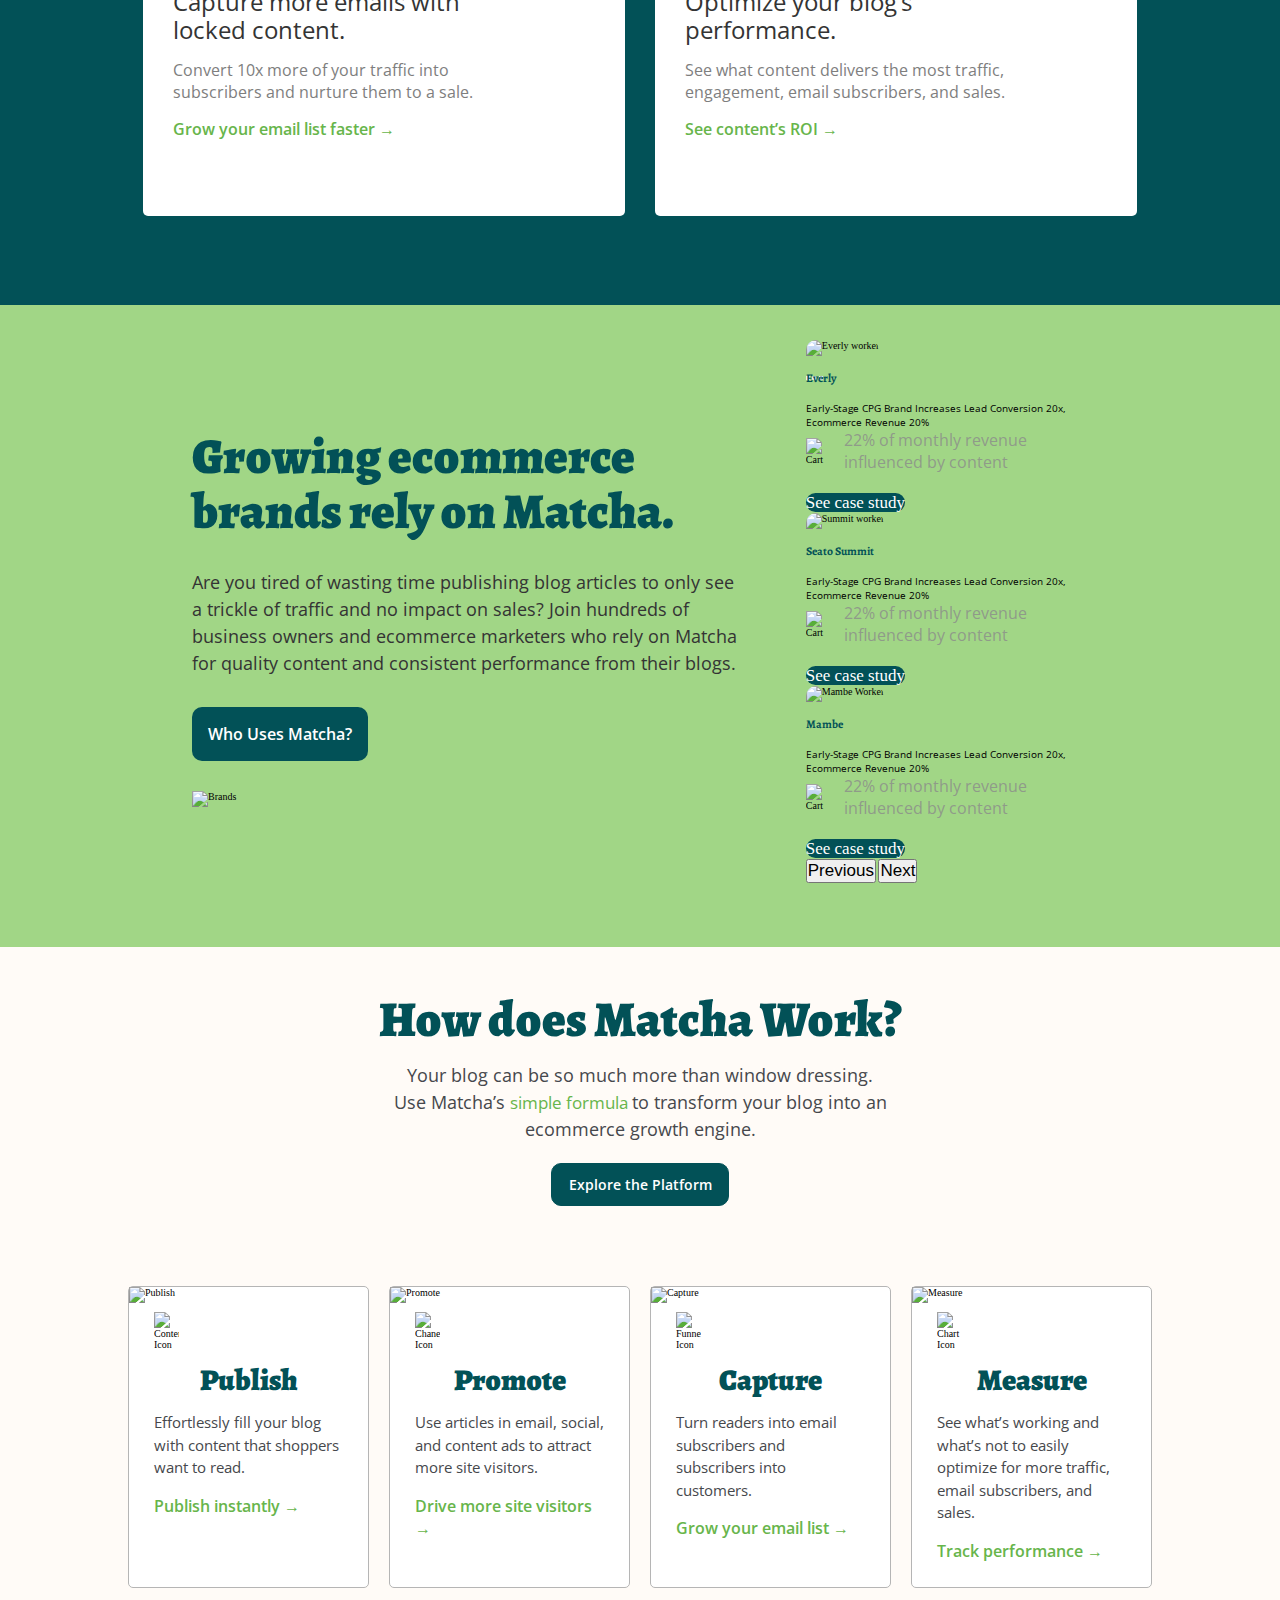
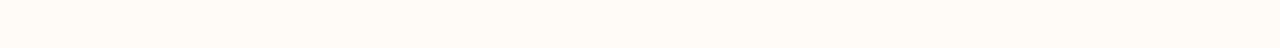
==== commit 03b78920: "Initial setup pricing" ====
--- a/index.html
+++ b/index.html
@@ -100,7 +100,7 @@
                 <a class="nav-link active" aria-current="page" href="/">Platform</a>
               </li>
               <li class="nav-item">
-                <a class="nav-link" href="#">Pricing</a>
+                <a class="nav-link" href="./pricing.html">Pricing</a>
               </li>
               <li class="nav-item">
                 <a class="nav-link" href="#">Customers</a>
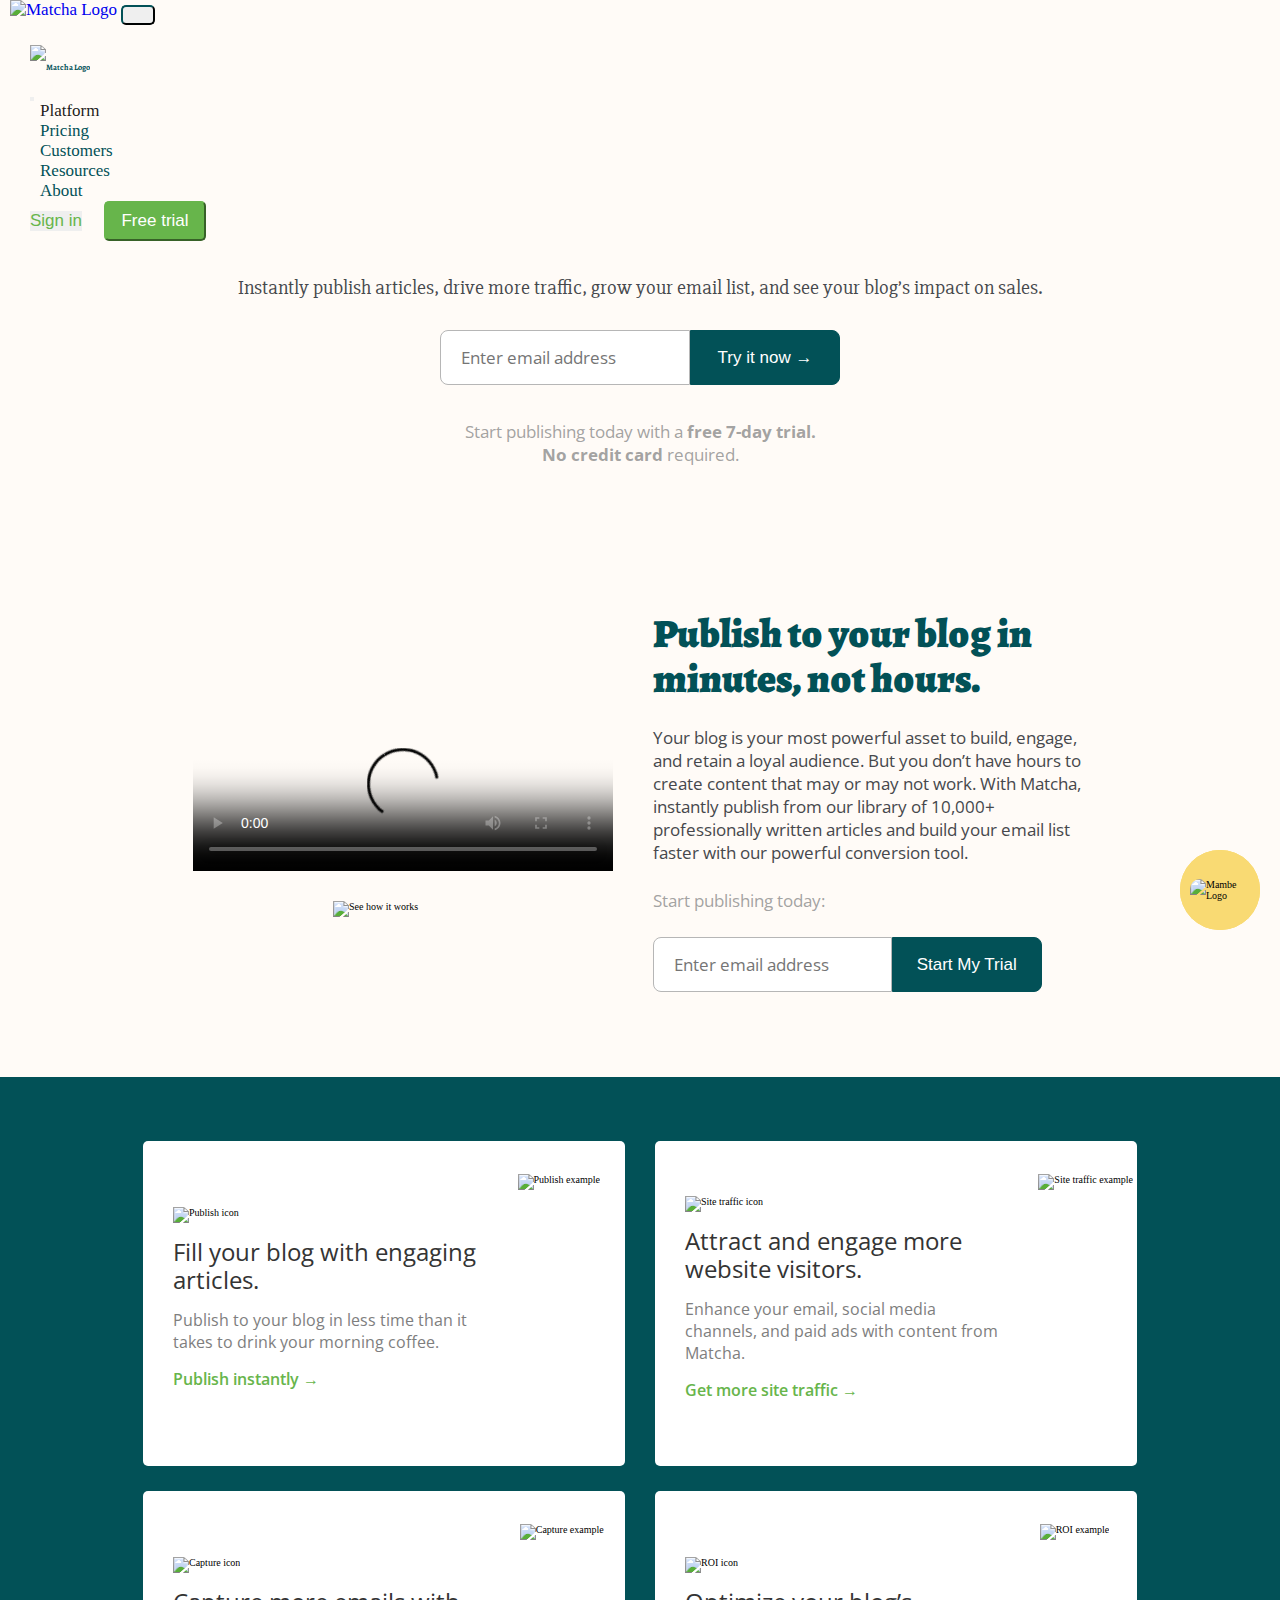
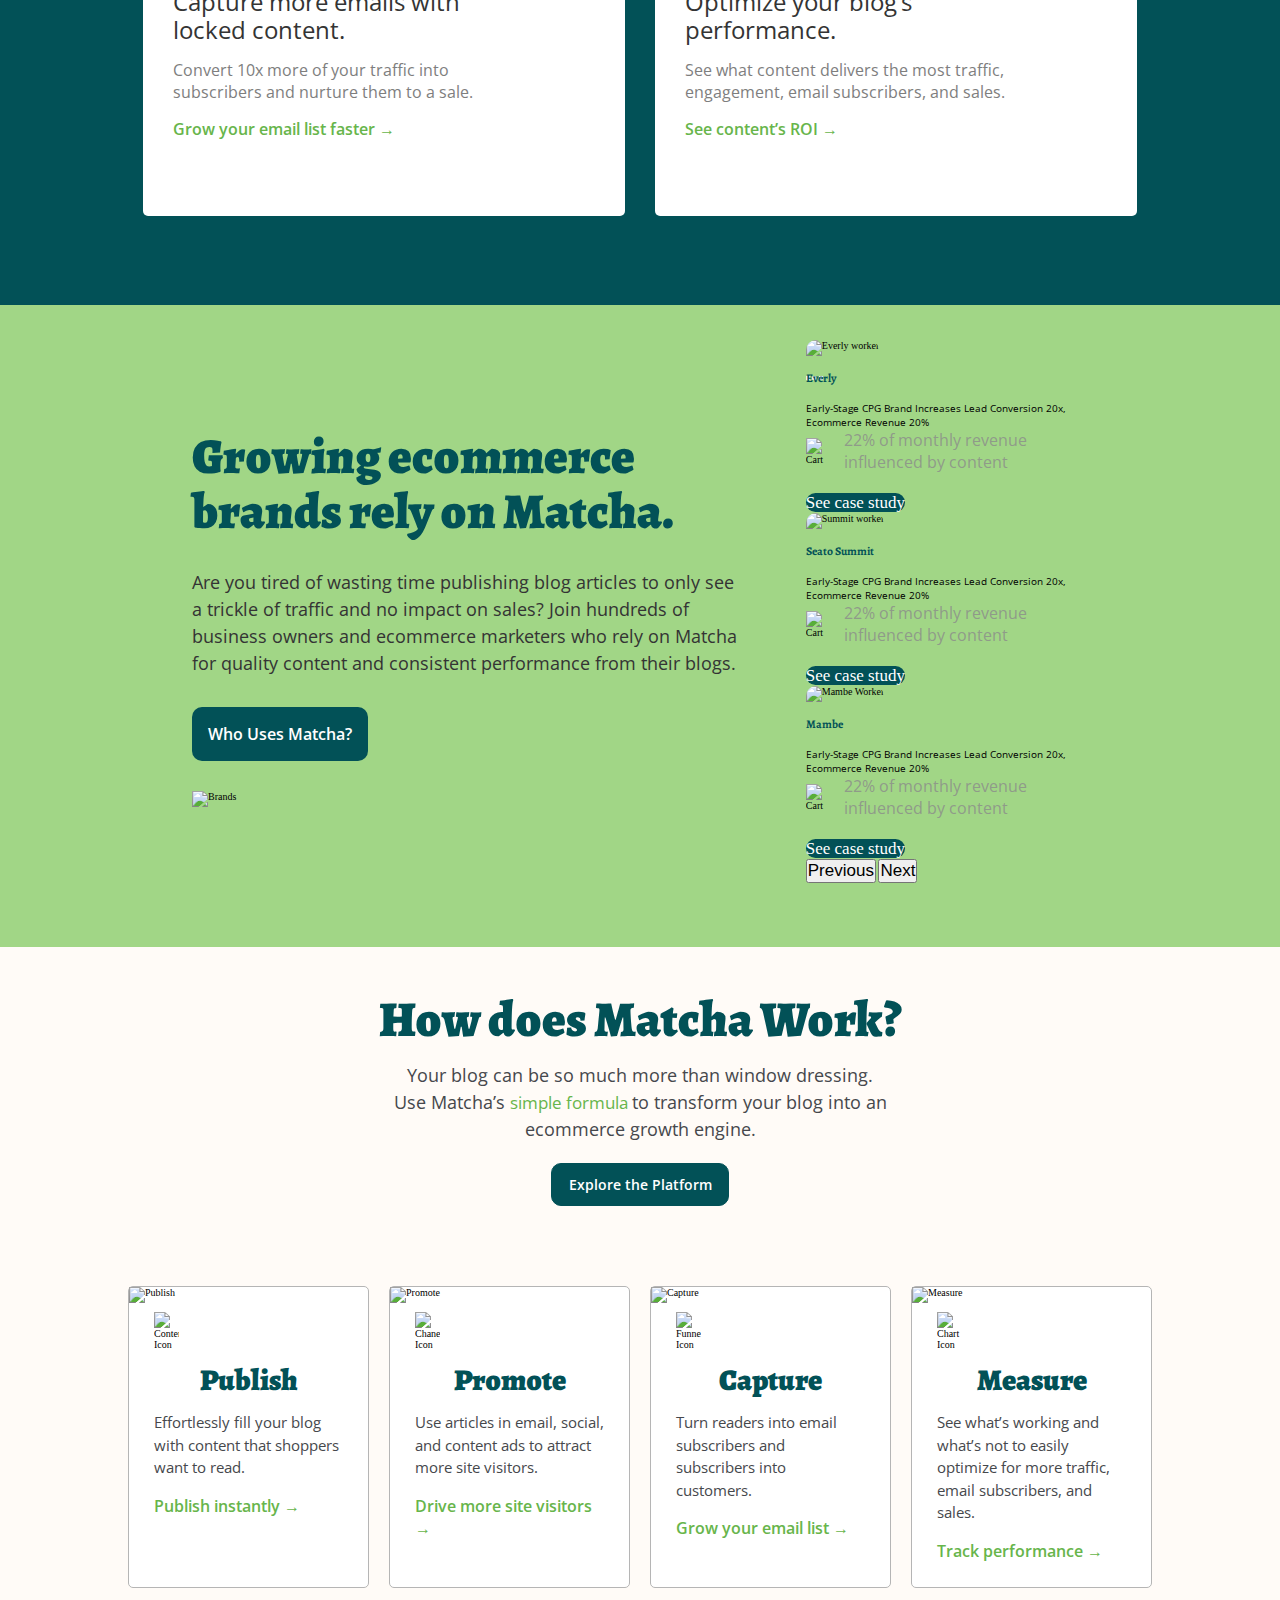
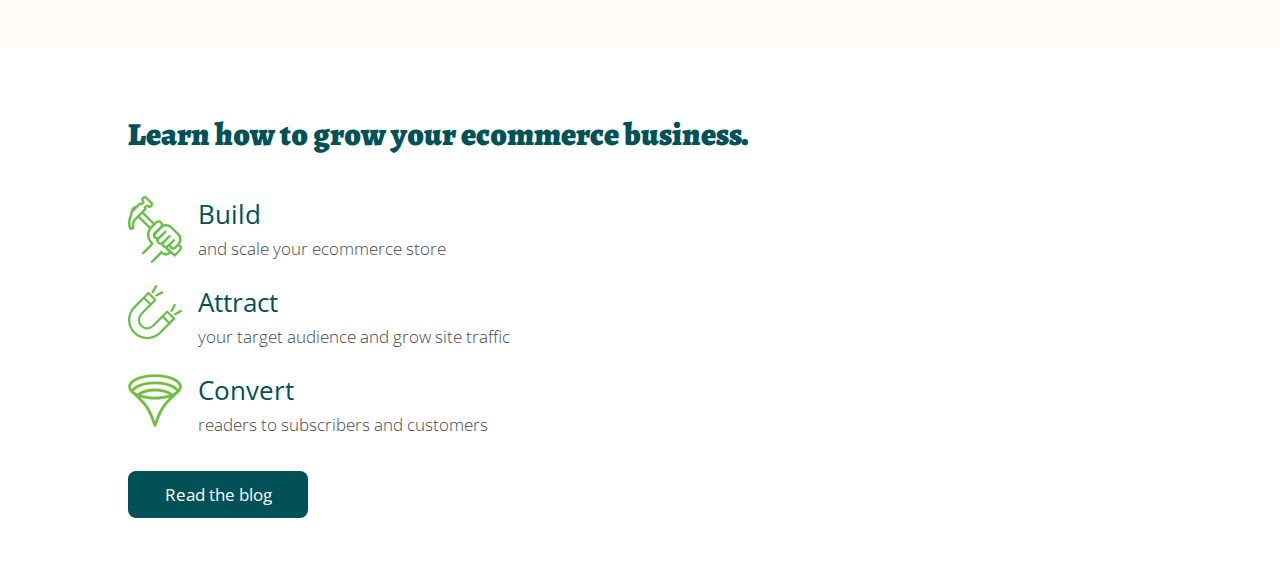
==== commit 34f2f5b7: "Implementación de SASS para la sección del blog" ====
--- a/index.html
+++ b/index.html
@@ -20,6 +20,7 @@
 
   <!-- CSS -->
   <link rel="stylesheet" href="./assets/css/style.css">
+  <link rel="stylesheet" href="./assets/css/scss/blog.css">
 
   <!-- MEDIA QUERIES -->
   <link rel="stylesheet" href="./assets/css/tablet.css" media="screen and (min-width: 700px)">
@@ -470,6 +471,47 @@
     </section>
   </section>
 
+  <!-- BLOG -->
+  <section class="container blog">
+    <div class="row">
+      <div class="col-sm-6 col-lg-4">
+        <h2 class="title">Learn how to grow your ecommerce business.</h2>
+        <article class="process-list">
+          <div class="process">
+            <div class="process-icon">
+              <img src="./assets/icon/build.svg" alt="Build icon" />
+            </div>
+            <div class="process-description">
+              <h3>Build</h3>
+              <p>and scale your ecommerce store</p>
+            </div>
+          </div>
+          <div class="process">
+            <div class="process-icon">
+              <img src="./assets/icon/attract.svg" alt="Attract icon" />
+            </div>
+            <div class="process-description">
+              <h3>Attract</h3>
+              <p>your target audience and grow site traffic</p>
+            </div>
+          </div>
+          <div class="process">
+            <div class="process-icon">
+              <img src="./assets/icon/convert.svg" alt="Convert icon" />
+            </div>
+            <div class="process-description">
+              <h3>Convert</h3>
+              <p>readers to subscribers and customers</p>
+            </div>
+          </div>
+        </article>
+        <button>Read the blog</button>
+      </div>
+      <div class="col-md-6 col-lg-4"></div>
+      <div class="col-md-6 col-lg-4"></div>
+    </div>
+  </section>
+
   <!-- BOOTSTRAP SCRIPT -->
   <script src="https://cdn.jsdelivr.net/npm/bootstrap@5.1.0/dist/js/bootstrap.bundle.min.js"
     integrity="sha384-U1DAWAznBHeqEIlVSCgzq+c9gqGAJn5c/t99JyeKa9xxaYpSvHU5awsuZVVFIhvj"
--- a/assets/css/scss/blog.css
+++ b/assets/css/scss/blog.css
@@ -0,0 +1,75 @@
+.blog .title {
+  font-family: "Alegreya", serif;
+  font-size: 60px;
+  font-weight: 900;
+  margin-bottom: 20px;
+}
+
+@media (max-width: 500px) {
+  .blog .title {
+    font-size: 32px;
+  }
+}
+
+.blog button {
+  width: 180px;
+  padding: 12px;
+  border-radius: 8px;
+  cursor: pointer;
+  border: none;
+  outline: none;
+  font-family: "Open Sans", sans-serif;
+  color: #fff;
+  background-color: #025157;
+}
+
+.blog {
+  max-width: unset;
+  margin: 0;
+  padding: 5% 10%;
+  background-color: #fff;
+}
+
+.blog .title {
+  font-size: 32px;
+}
+
+.blog .process-list {
+  margin: 35px 0;
+}
+
+.blog .process-list .process {
+  display: -webkit-box;
+  display: -ms-flexbox;
+  display: flex;
+  -webkit-box-align: center;
+      -ms-flex-align: center;
+          align-items: center;
+  margin-bottom: 20px;
+}
+
+.blog .process-list .process-icon {
+  width: 100%;
+  height: 100%;
+  max-width: 60px;
+  max-height: 60px;
+  margin-right: 10px;
+}
+
+.blog .process-list .process-icon img {
+  width: 90%;
+}
+
+.blog .process-list .process-description h3 {
+  font-weight: 400;
+  font-size: 26px;
+  font-family: "Open Sans", sans-serif;
+}
+
+.blog .process-list .process-description p {
+  font-size: 17px;
+  font-weight: 300;
+  color: #46484c;
+  font-family: "Open Sans", sans-serif;
+}
+/*# sourceMappingURL=blog.css.map */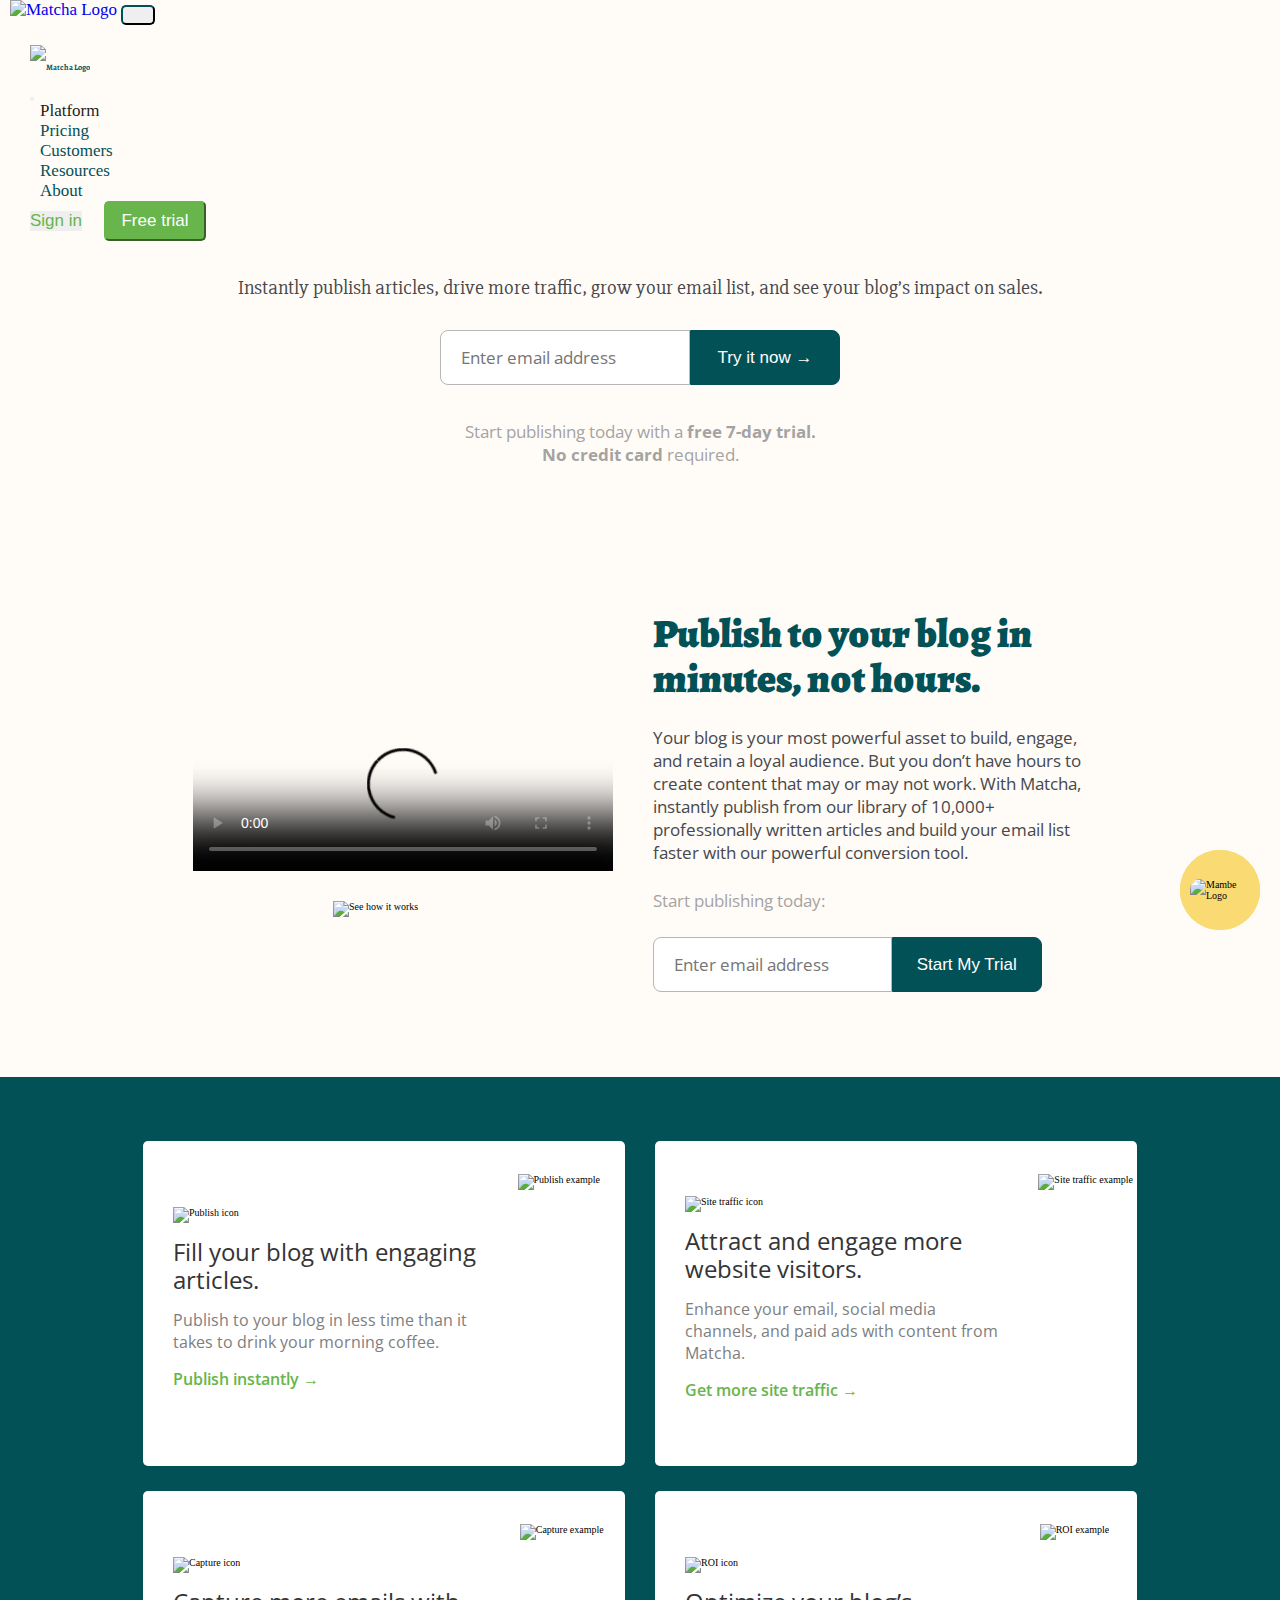
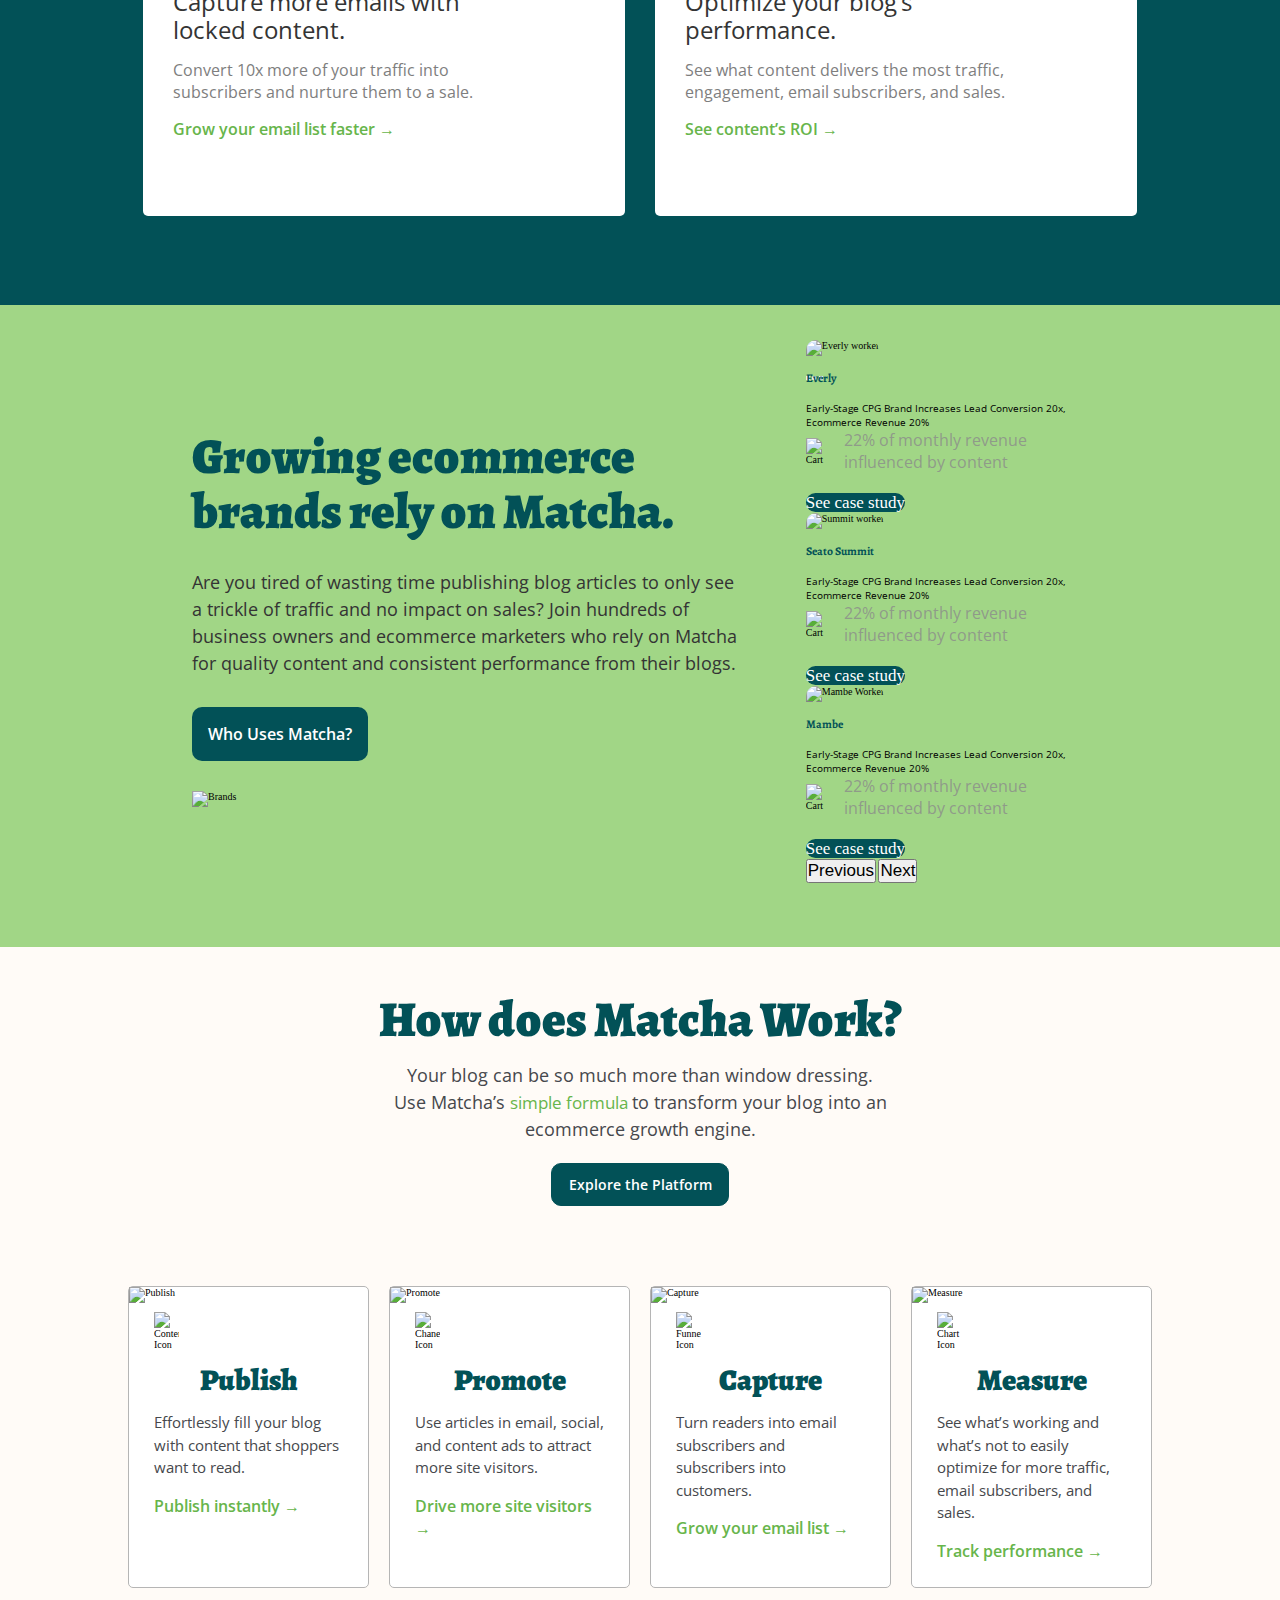
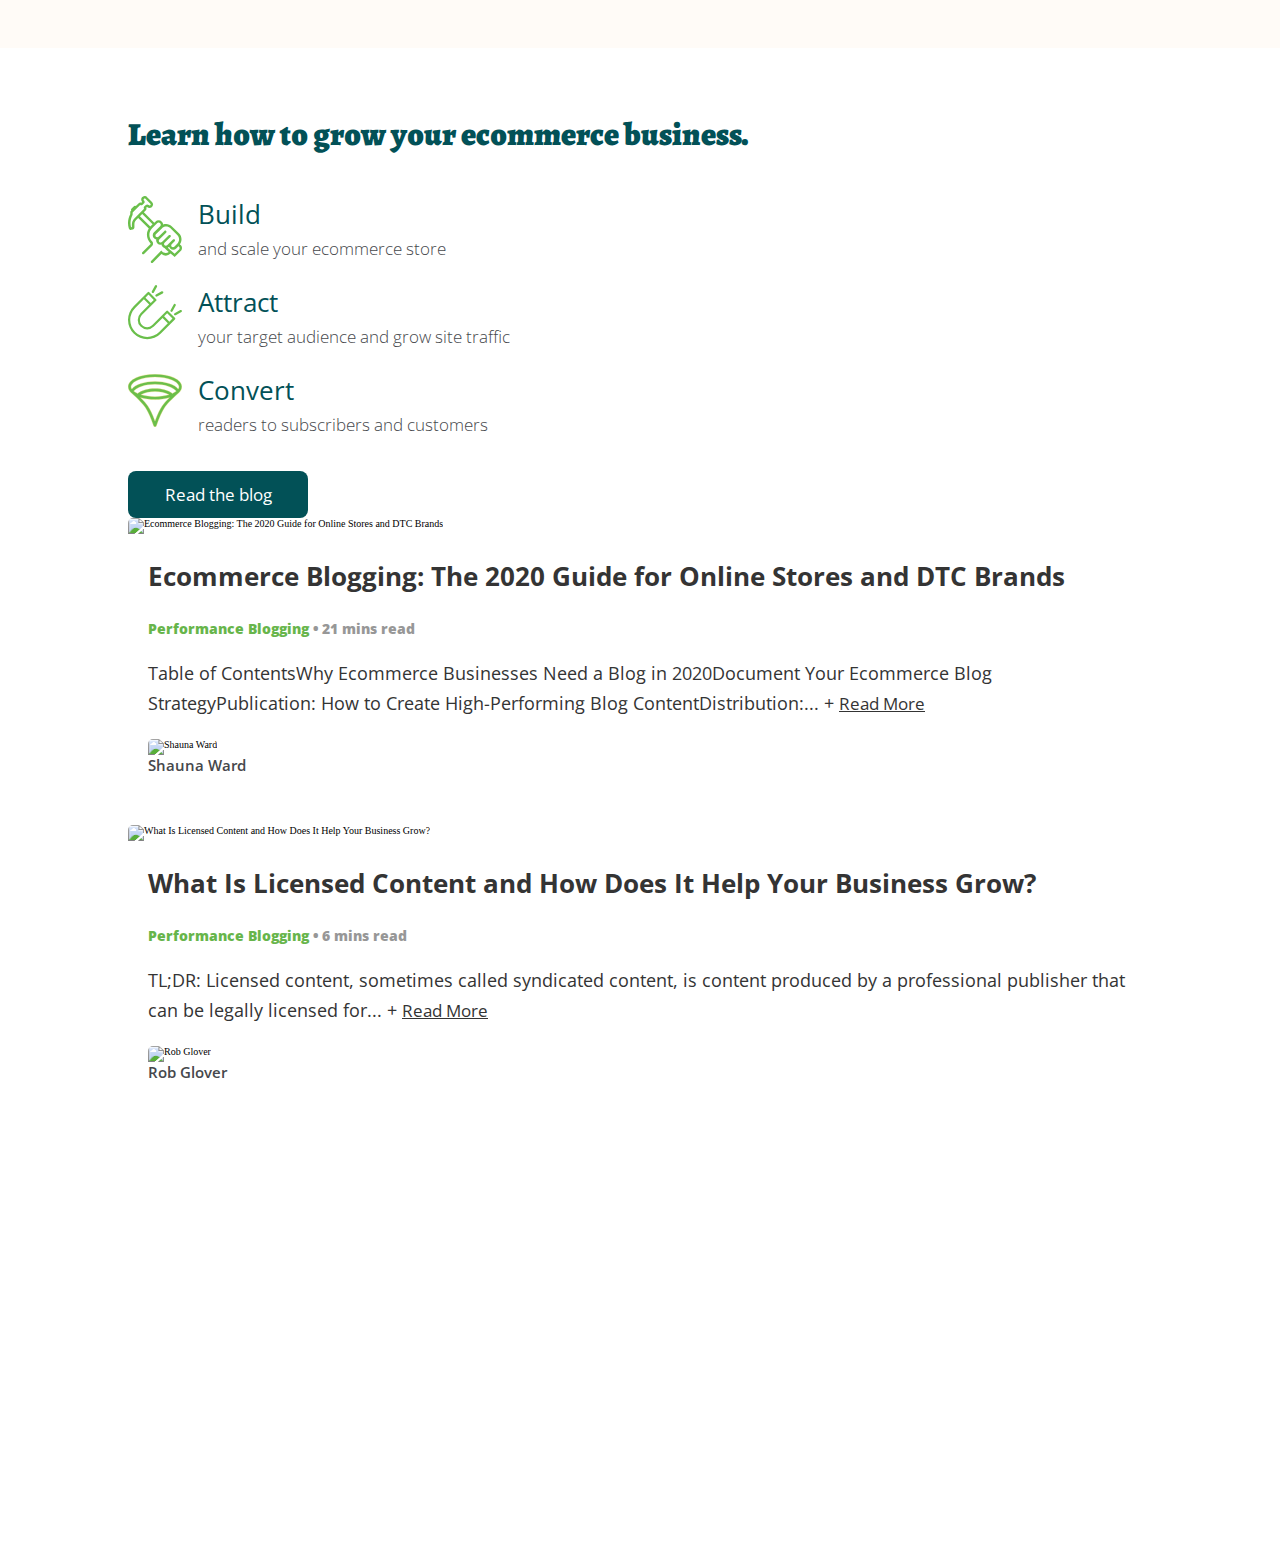
==== commit 7b656cc5: "Blog section finished" ====
--- a/index.html
+++ b/index.html
@@ -474,7 +474,7 @@
   <!-- BLOG -->
   <section class="container blog">
     <div class="row">
-      <div class="col-sm-6 col-lg-4">
+      <div class="col-sm-6 col-lg-4 mb-5 px-lg-5">
         <h2 class="title">Learn how to grow your ecommerce business.</h2>
         <article class="process-list">
           <div class="process">
@@ -507,10 +507,65 @@
         </article>
         <button>Read the blog</button>
       </div>
-      <div class="col-md-6 col-lg-4"></div>
-      <div class="col-md-6 col-lg-4"></div>
+      <div class="col-sm-6 col-lg-4 px-lg-3">
+        <div class="card">
+          <img src="https://getmatcha.com/wp-content/uploads/2019/03/david-marcu-114194-1052x699.jpg"
+            class="card-img-top" alt="Ecommerce Blogging: The 2020 Guide for Online Stores and DTC Brands">
+          <div class="card-body">
+            <h5 class="card-title">
+              Ecommerce Blogging: The 2020 Guide for Online Stores and DTC
+              Brands
+            </h5>
+            <p class="metadata">
+              <strong class="category">Performance Blogging </strong>
+              <strong class="read-time">• 21 mins read</strong>
+            </p>
+            <p class="card-text">
+              Table of ContentsWhy Ecommerce Businesses Need a Blog in
+              2020Document Your Ecommerce Blog StrategyPublication: How to
+              Create High-Performing Blog ContentDistribution:...
+              <span class="read-more">+ <a>Read More</a></span>
+            </p>
+            <div class="author d-flex align-items-center">
+              <img src="https://secure.gravatar.com/avatar/b1c37d9c6b3a36a5eb64d7112bf71ca4?s=96&amp;d=retro&amp;r=g"
+                alt="Shauna Ward" class="rounded-circle">
+              <p>Shauna Ward</p>
+            </div>
+          </div>
+        </div>
+      </div>
+      <div class="col px-lg-3">
+        <div class="card">
+          <img src="https://getmatcha.com/wp-content/uploads/2019/06/arnel-hasanovic-MNd-Rka1o0Q-1049x699.jpg"
+            class="card-img-top" alt="What Is Licensed Content and How Does It Help Your Business Grow?">
+          <div class="card-body">
+            <h5 class="card-title">
+              What Is Licensed Content and How Does It Help Your Business
+              Grow?
+            </h5>
+            <p class="metadata">
+              <strong class="category">Performance Blogging </strong>
+              <strong class="read-time">• 6 mins read</strong>
+            </p>
+            <p class="card-text">
+              TL;DR: Licensed content, sometimes called syndicated content, is
+              content produced by a professional publisher that can be legally
+              licensed for...
+              <span class="read-more">+ <a>Read More</a></span>
+            </p>
+            <div class="author d-flex align-items-center">
+              <img src="https://secure.gravatar.com/avatar/c2f0381c76fae0875a4c15deb4e0a2f8?s=96&amp;d=retro&amp;r=g"
+                alt="Rob Glover" class="rounded-circle">
+              <p>Rob Glover</p>
+            </div>
+          </div>
+        </div>
+      </div>
     </div>
   </section>
+
+  <!-- BANNER PEOPLE -->
+  <section class="banner__people"></section>
 
   <!-- BOOTSTRAP SCRIPT -->
   <script src="https://cdn.jsdelivr.net/npm/bootstrap@5.1.0/dist/js/bootstrap.bundle.min.js"
--- a/assets/css/style.css
+++ b/assets/css/style.css
@@ -8,6 +8,7 @@
 
 :root {
   --font-color-headers: #025157;
+  --color-hover: #061d1f;
   --font-color-headers-light: #343434;
   --font-color-paragraph: #46484c;
   --font-color-light: #fff;
@@ -611,6 +612,10 @@
   color: white;
   border-radius: 1rem;
 }
+.card-footer a:hover {
+  background-color: var(--color-hover);
+  color: white;
+}
 
 /* FUNCTIONALITIES */
 .functionalities {
@@ -713,6 +718,16 @@
   width: 100%;
 }
 
+/* BANNER PEOPLE */
+.banner__people {
+  height: 350px;
+  background: url("https://getmatcha.com/wp-content/themes/getmatcha/img/home_people.png");
+  background-position: center;
+  background-repeat: no-repeat;
+  background-size: cover;
+  background-color: var(--font-color-light);
+}
+
 @media (min-width: 650px) {
   /* FEATURES */
   .features {
--- a/assets/css/scss/blog.css
+++ b/assets/css/scss/blog.css
@@ -21,6 +21,10 @@
   font-family: "Open Sans", sans-serif;
   color: #fff;
   background-color: #025157;
+}
+
+.blog button:hover {
+  background-color: #061d1f;
 }
 
 .blog {
@@ -72,4 +76,62 @@
   color: #46484c;
   font-family: "Open Sans", sans-serif;
 }
+
+.blog .card {
+  border-radius: 5px;
+  margin-bottom: 30px;
+}
+
+.blog .card img {
+  border-radius: 5px 5px 0 0;
+}
+
+.blog .card-body {
+  padding: 2rem;
+}
+
+.blog .card-body .card-title {
+  font-size: 26px;
+  margin-bottom: 2rem;
+  color: #343434;
+  font-family: "Open Sans", sans-serif;
+}
+
+.blog .card-body .metadata {
+  margin-bottom: 2rem;
+  font-size: 14px;
+  font-weight: 600;
+}
+
+.blog .card-body .metadata .category {
+  color: #67b54b;
+}
+
+.blog .card-body .metadata .read-time {
+  color: #979797;
+}
+
+.blog .card-body .card-text {
+  margin-bottom: 2rem;
+  font-size: 18px;
+  line-height: 3rem;
+  color: #343434;
+}
+
+.blog .card-body .card-text .read-more a {
+  text-decoration: underline;
+}
+
+.blog .card .author img {
+  width: 35px;
+  margin-right: 10px;
+}
+
+.blog .card .author p {
+  margin: 0;
+  font-weight: 600;
+  font-size: 15px;
+  color: #46484c;
+  font-family: "Open Sans", sans-serif;
+}
 /*# sourceMappingURL=blog.css.map */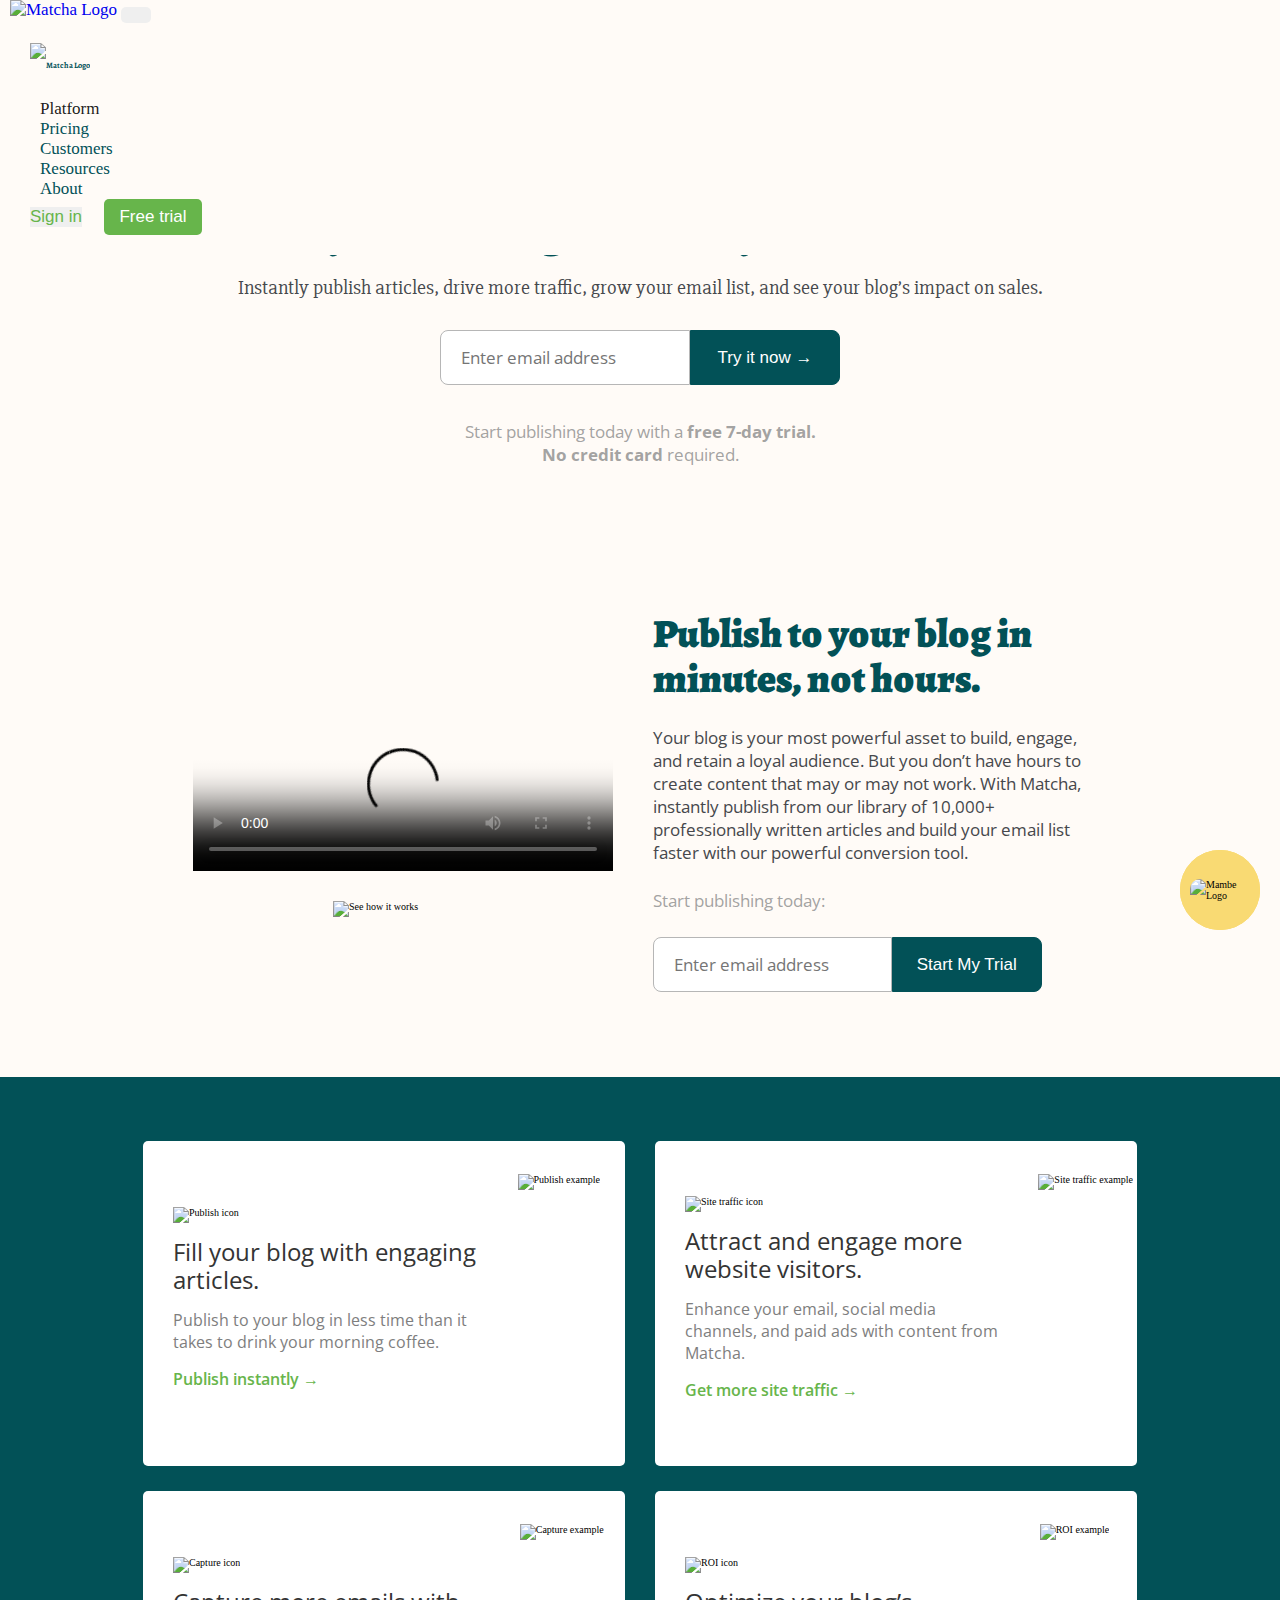
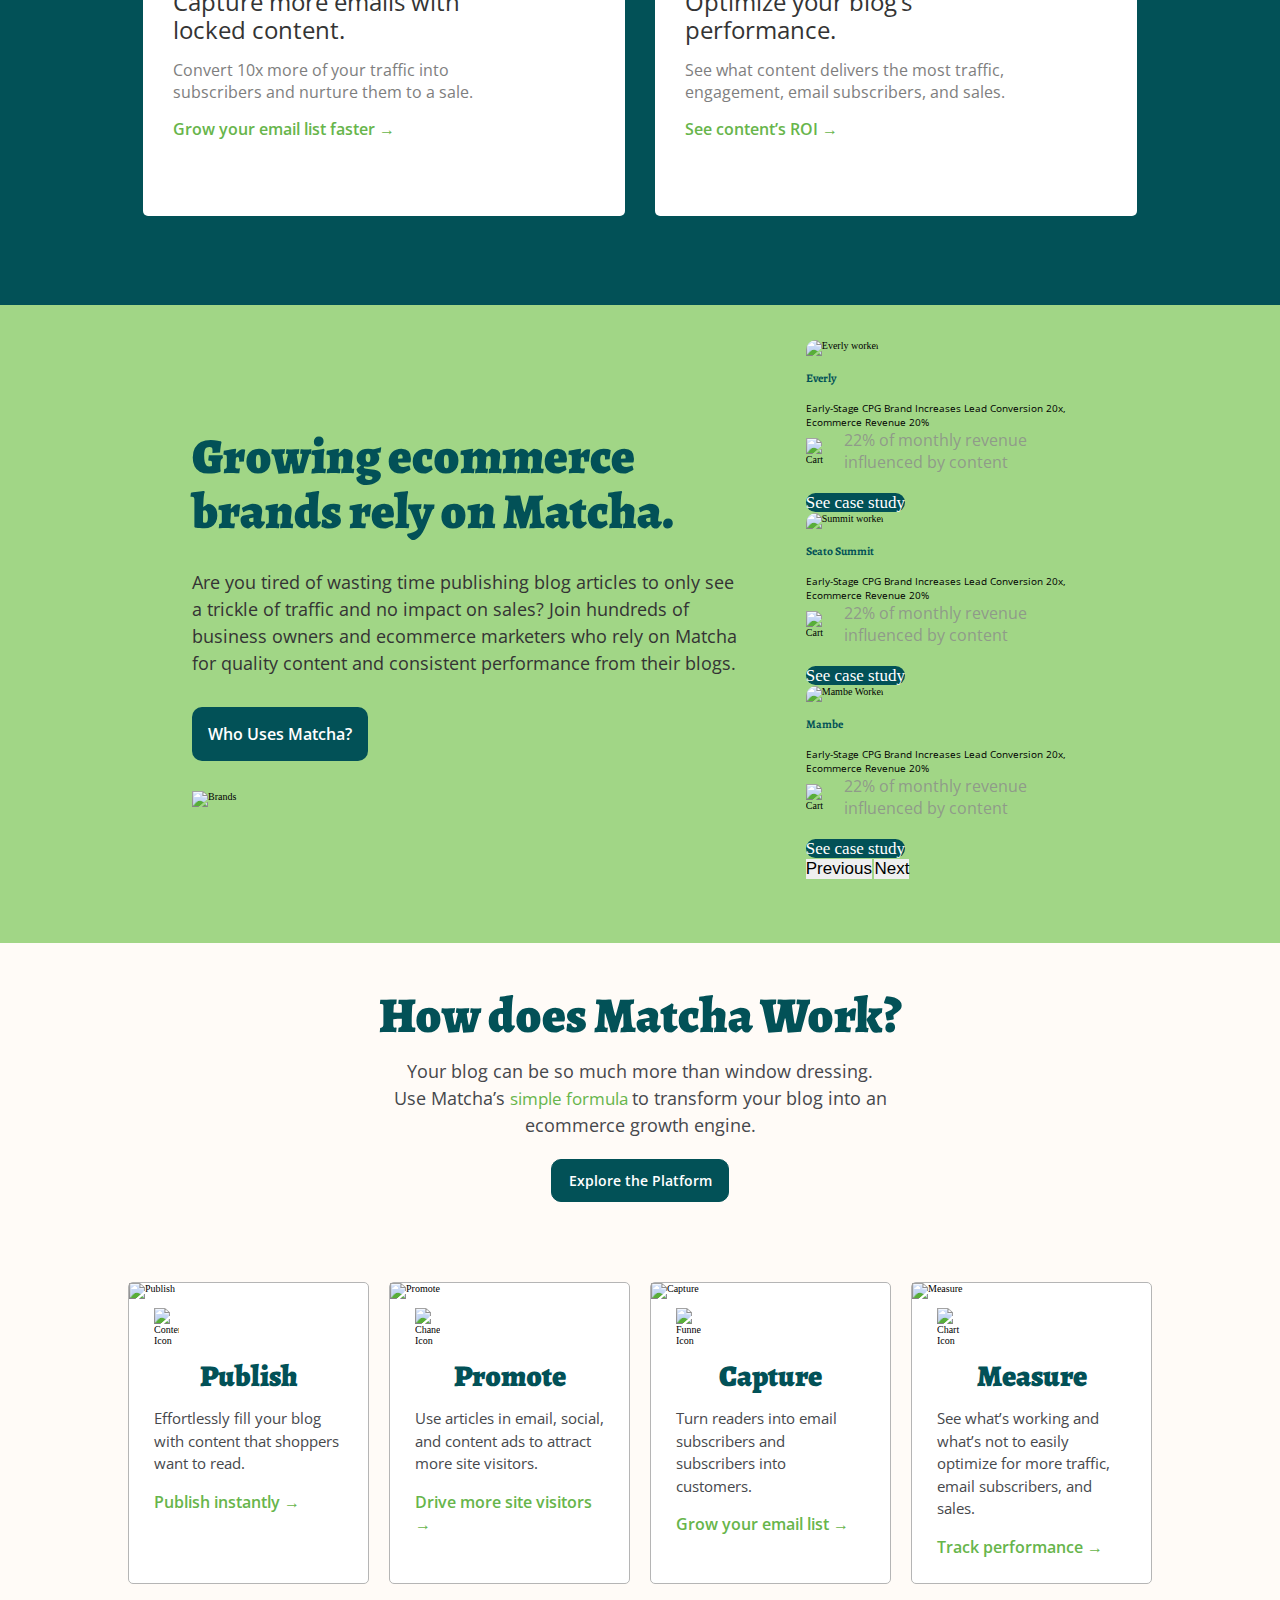
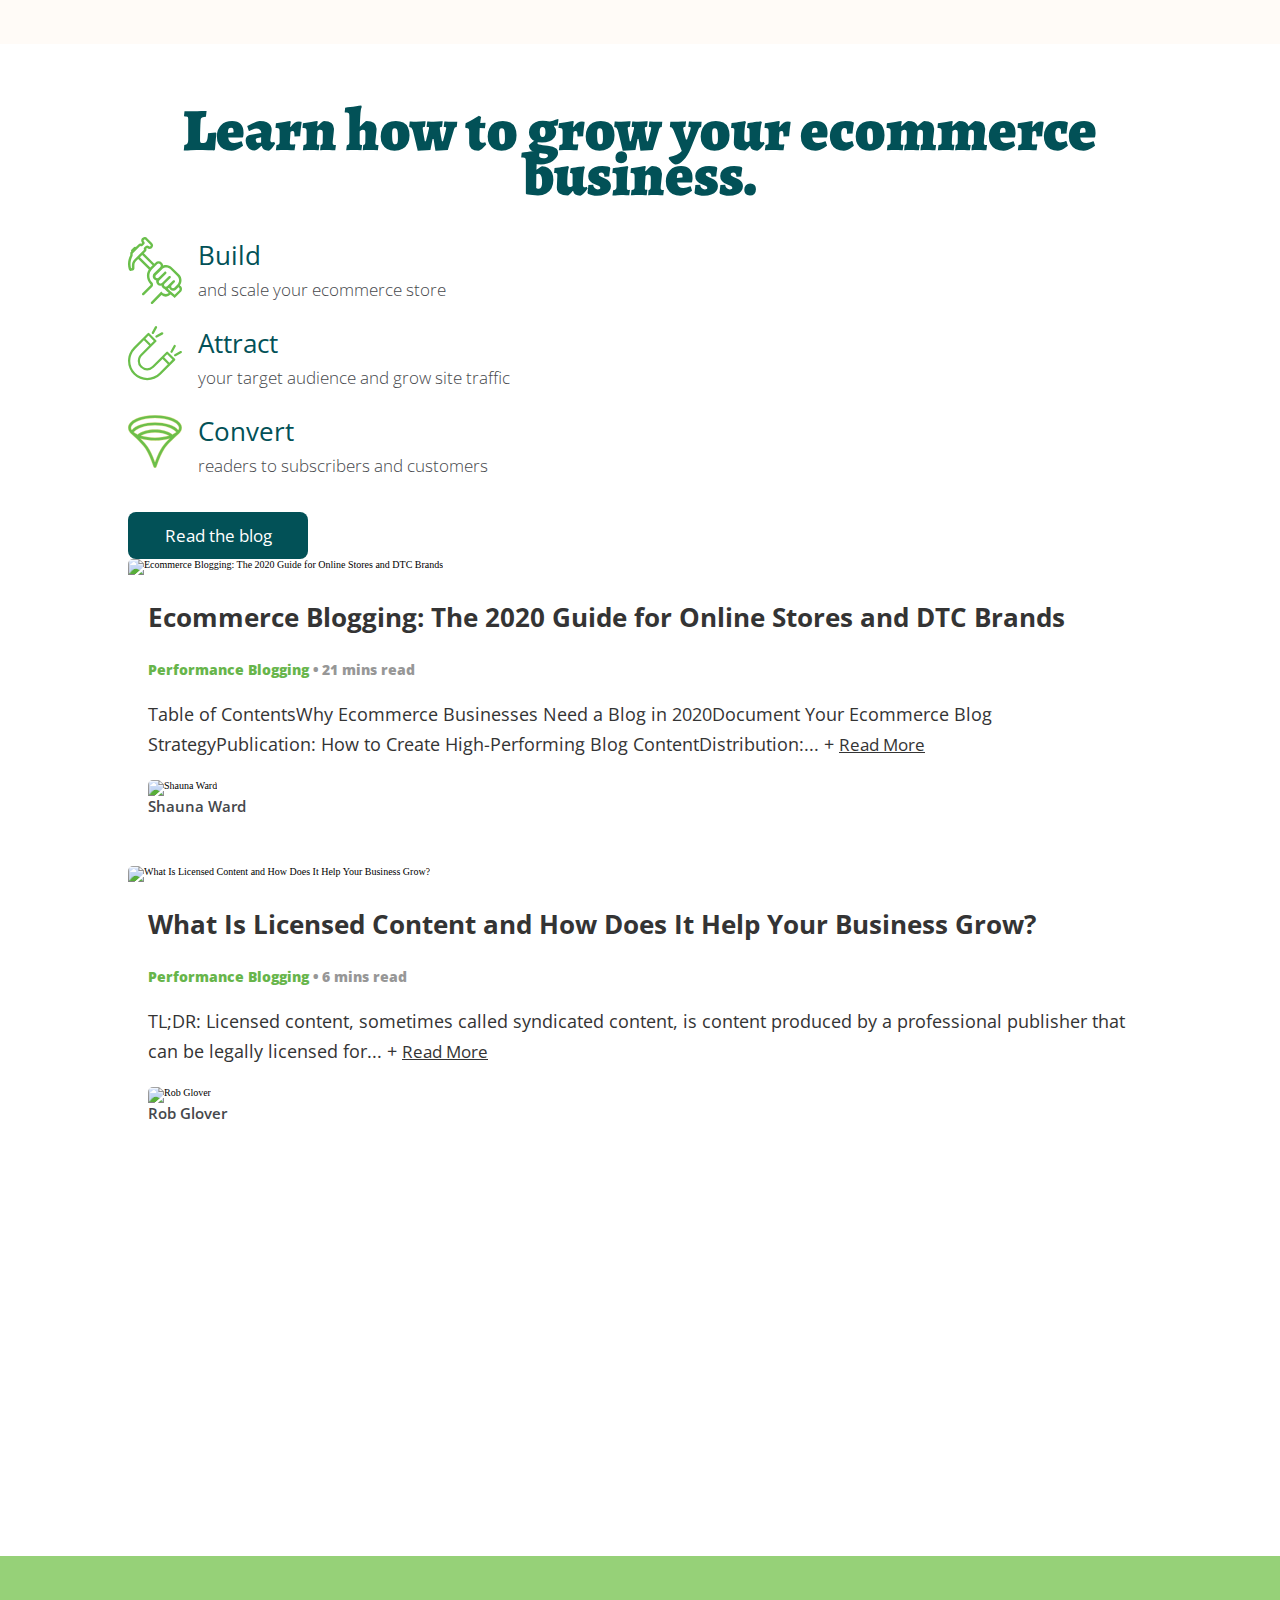
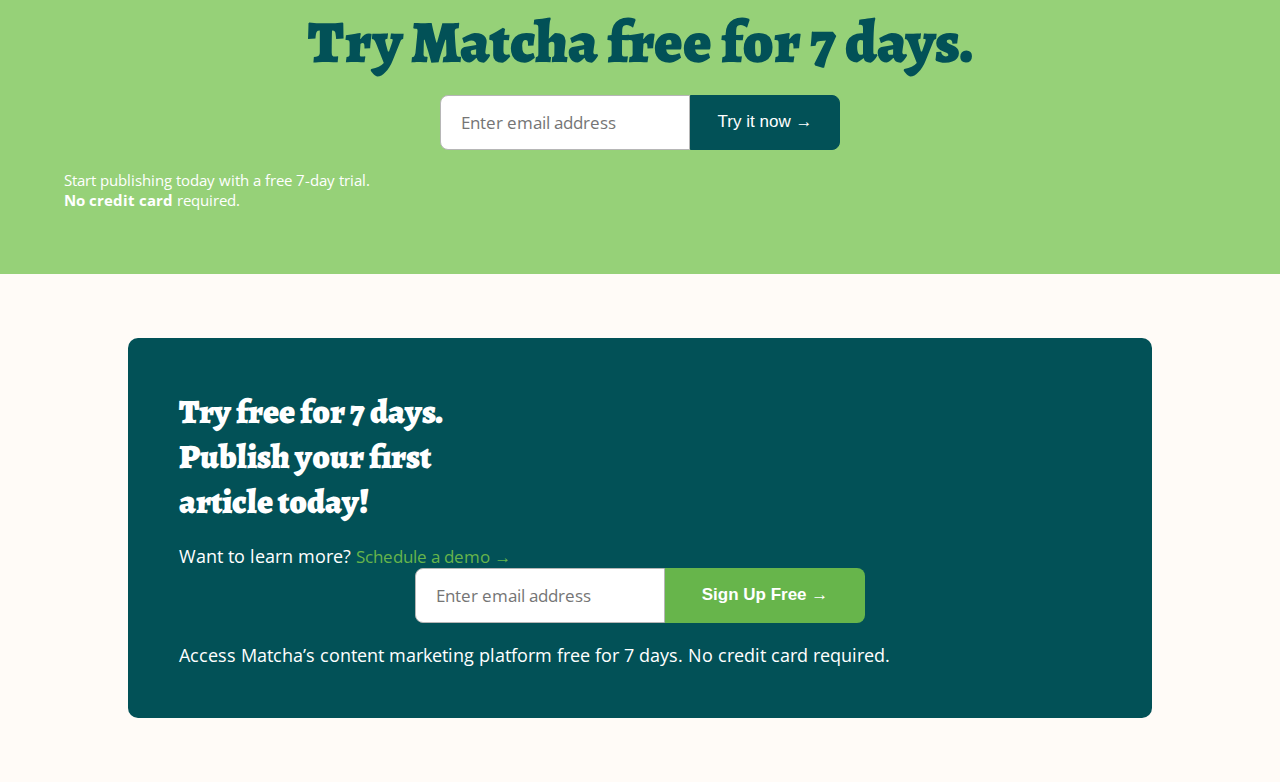
==== commit 37d04b27: "Promotional banners finished" ====
--- a/index.html
+++ b/index.html
@@ -20,7 +20,7 @@
 
   <!-- CSS -->
   <link rel="stylesheet" href="./assets/css/style.css">
-  <link rel="stylesheet" href="./assets/css/scss/blog.css">
+  <link rel="stylesheet" href="./assets/css/scss/all.css">
 
   <!-- MEDIA QUERIES -->
   <link rel="stylesheet" href="./assets/css/tablet.css" media="screen and (min-width: 700px)">
@@ -564,8 +564,33 @@
     </div>
   </section>
 
-  <!-- BANNER PEOPLE -->
+  <!-- BANNER -->
   <section class="banner__people"></section>
+  <section class="try-it d-flex flex-column justify-content-center align-items-center">
+    <h2>Try Matcha free for 7 days.</h2>
+    <form action="" class="form__signup--main">
+      <input type="email" placeholder="Enter email address" class="input--signup" required>
+      <button type="submit">Try it now &rarr;</button>
+    </form>
+    <p class="text-center">Start publishing today with a free 7-day trial. <br>
+      <strong>No credit card</strong> required.
+    </p>
+  </section>
+  <section class="banner--free-trial">
+    <div class="container d-flex justify-content-center align-items-center flex-column flex-lg-row">
+      <div class="col p-3">
+        <h3>Try free for 7 days. <br> Publish your first <br> article today!</h3>
+        <p>Want to learn more? <a href="#">Schedule a demo &rarr;</a></p>
+      </div>
+      <div class="col p-3">
+        <form action="" class="form__signup--main justify-content-start">
+          <input type="email" placeholder="Enter email address" class="input--signup" required>
+          <button type="submit">Sign Up Free &rarr;</button>
+        </form>
+        <p>Access Matcha’s content marketing platform free for 7 days. No credit card required.</p>
+      </div>
+    </div>
+  </section>
 
   <!-- BOOTSTRAP SCRIPT -->
   <script src="https://cdn.jsdelivr.net/npm/bootstrap@5.1.0/dist/js/bootstrap.bundle.min.js"
--- a/assets/css/style.css
+++ b/assets/css/style.css
@@ -35,6 +35,7 @@
   text-decoration: none;
   outline: none;
   font-size: 1.7rem;
+  border: none;
 }
 
 ul {
--- a/assets/css/scss/all.css
+++ b/assets/css/scss/all.css
@@ -0,0 +1,249 @@
+.blog .title, .try-it h2 {
+  font-size: 60px;
+  font-weight: 900;
+  margin-bottom: 20px;
+  text-align: center;
+  font-family: "Alegreya", serif;
+}
+
+@media (max-width: 500px) {
+  .blog .title, .try-it h2 {
+    font-size: 32px;
+  }
+}
+
+.blog button {
+  width: 180px;
+  padding: 12px;
+  border-radius: 8px;
+  cursor: pointer;
+  border: none;
+  outline: none;
+  font-family: "Open Sans", sans-serif;
+  color: #fff;
+  background-color: #025157;
+}
+
+.blog button:hover {
+  background-color: #061d1f;
+}
+
+.blog {
+  max-width: unset;
+  margin: 0;
+  padding: 5% 10%;
+  background-color: #fff;
+}
+
+.blog .title {
+  font-size: 32px;
+}
+
+.blog .process-list {
+  margin: 35px 0;
+}
+
+.blog .process-list .process {
+  display: -webkit-box;
+  display: -ms-flexbox;
+  display: flex;
+  -webkit-box-align: center;
+      -ms-flex-align: center;
+          align-items: center;
+  margin-bottom: 20px;
+}
+
+.blog .process-list .process-icon {
+  width: 100%;
+  height: 100%;
+  max-width: 60px;
+  max-height: 60px;
+  margin-right: 10px;
+}
+
+.blog .process-list .process-icon img {
+  width: 90%;
+}
+
+.blog .process-list .process-description h3 {
+  font-weight: 400;
+  font-size: 26px;
+  font-family: "Open Sans", sans-serif;
+}
+
+.blog .process-list .process-description p {
+  font-size: 17px;
+  font-weight: 300;
+  color: #46484c;
+  font-family: "Open Sans", sans-serif;
+}
+
+.blog .card {
+  border-radius: 5px;
+  margin-bottom: 30px;
+}
+
+.blog .card img {
+  border-radius: 5px 5px 0 0;
+}
+
+.blog .card-body {
+  padding: 2rem;
+}
+
+.blog .card-body .card-title {
+  font-size: 26px;
+  margin-bottom: 2rem;
+  color: #343434;
+  font-family: "Open Sans", sans-serif;
+}
+
+.blog .card-body .metadata {
+  margin-bottom: 2rem;
+  font-size: 14px;
+  font-weight: 600;
+}
+
+.blog .card-body .metadata .category {
+  color: #67b54b;
+}
+
+.blog .card-body .metadata .read-time {
+  color: #979797;
+}
+
+.blog .card-body .card-text {
+  margin-bottom: 2rem;
+  font-size: 18px;
+  line-height: 3rem;
+  color: #343434;
+}
+
+.blog .card-body .card-text .read-more a {
+  text-decoration: underline;
+}
+
+.blog .card .author img {
+  width: 35px;
+  margin-right: 10px;
+}
+
+.blog .card .author p {
+  margin: 0;
+  font-weight: 600;
+  font-size: 15px;
+  color: #46484c;
+  font-family: "Open Sans", sans-serif;
+}
+
+.blog .title, .try-it h2 {
+  font-size: 60px;
+  font-weight: 900;
+  margin-bottom: 20px;
+  text-align: center;
+  font-family: "Alegreya", serif;
+}
+
+@media (max-width: 500px) {
+  .blog .title, .try-it h2 {
+    font-size: 32px;
+  }
+}
+
+.blog button {
+  width: 180px;
+  padding: 12px;
+  border-radius: 8px;
+  cursor: pointer;
+  border: none;
+  outline: none;
+  font-family: "Open Sans", sans-serif;
+  color: #fff;
+  background-color: #025157;
+}
+
+.blog button:hover {
+  background-color: #061d1f;
+}
+
+.try-it {
+  background-color: #96d178;
+  padding: 5%;
+  margin-top: -3.125rem;
+}
+
+.try-it h2 {
+  margin-bottom: 3rem;
+}
+
+.try-it p {
+  font-size: 1.5rem;
+  color: #fff;
+}
+
+.banner--free-trial {
+  padding: 5% 10%;
+}
+
+.banner--free-trial .container {
+  border-radius: 10px;
+  padding: 5%;
+  background-color: #025157;
+}
+
+.banner--free-trial .container .col {
+  display: -webkit-box;
+  display: -ms-flexbox;
+  display: flex;
+  -webkit-box-orient: vertical;
+  -webkit-box-direction: normal;
+      -ms-flex-direction: column;
+          flex-direction: column;
+  -webkit-box-pack: center;
+      -ms-flex-pack: center;
+          justify-content: center;
+  -webkit-box-align: start;
+      -ms-flex-align: start;
+          align-items: flex-start;
+  width: 100%;
+}
+
+.banner--free-trial .container h3 {
+  font-size: 3.4rem;
+  font-weight: 900;
+  margin-bottom: 2rem;
+  color: #fff;
+}
+
+.banner--free-trial .container p {
+  font-size: 1.8rem;
+  color: #fff;
+}
+
+.banner--free-trial .container p a {
+  display: inline-block;
+  -webkit-transition: ease 0.5s;
+  transition: ease 0.5s;
+  -webkit-transform: translateX(0px);
+          transform: translateX(0px);
+  color: #67b54b;
+}
+
+.banner--free-trial .container p a:hover {
+  -webkit-transition: ease 0.5s;
+  transition: ease 0.5s;
+  -webkit-transform: translateX(10px);
+          transform: translateX(10px);
+}
+
+.banner--free-trial .container form button[type="submit"] {
+  border: none;
+  font-weight: 600;
+  max-width: 20rem;
+  background-color: #67b54b;
+}
+
+.banner--free-trial .container form button[type="submit"]:hover {
+  background-color: #343434;
+}
+/*# sourceMappingURL=all.css.map */